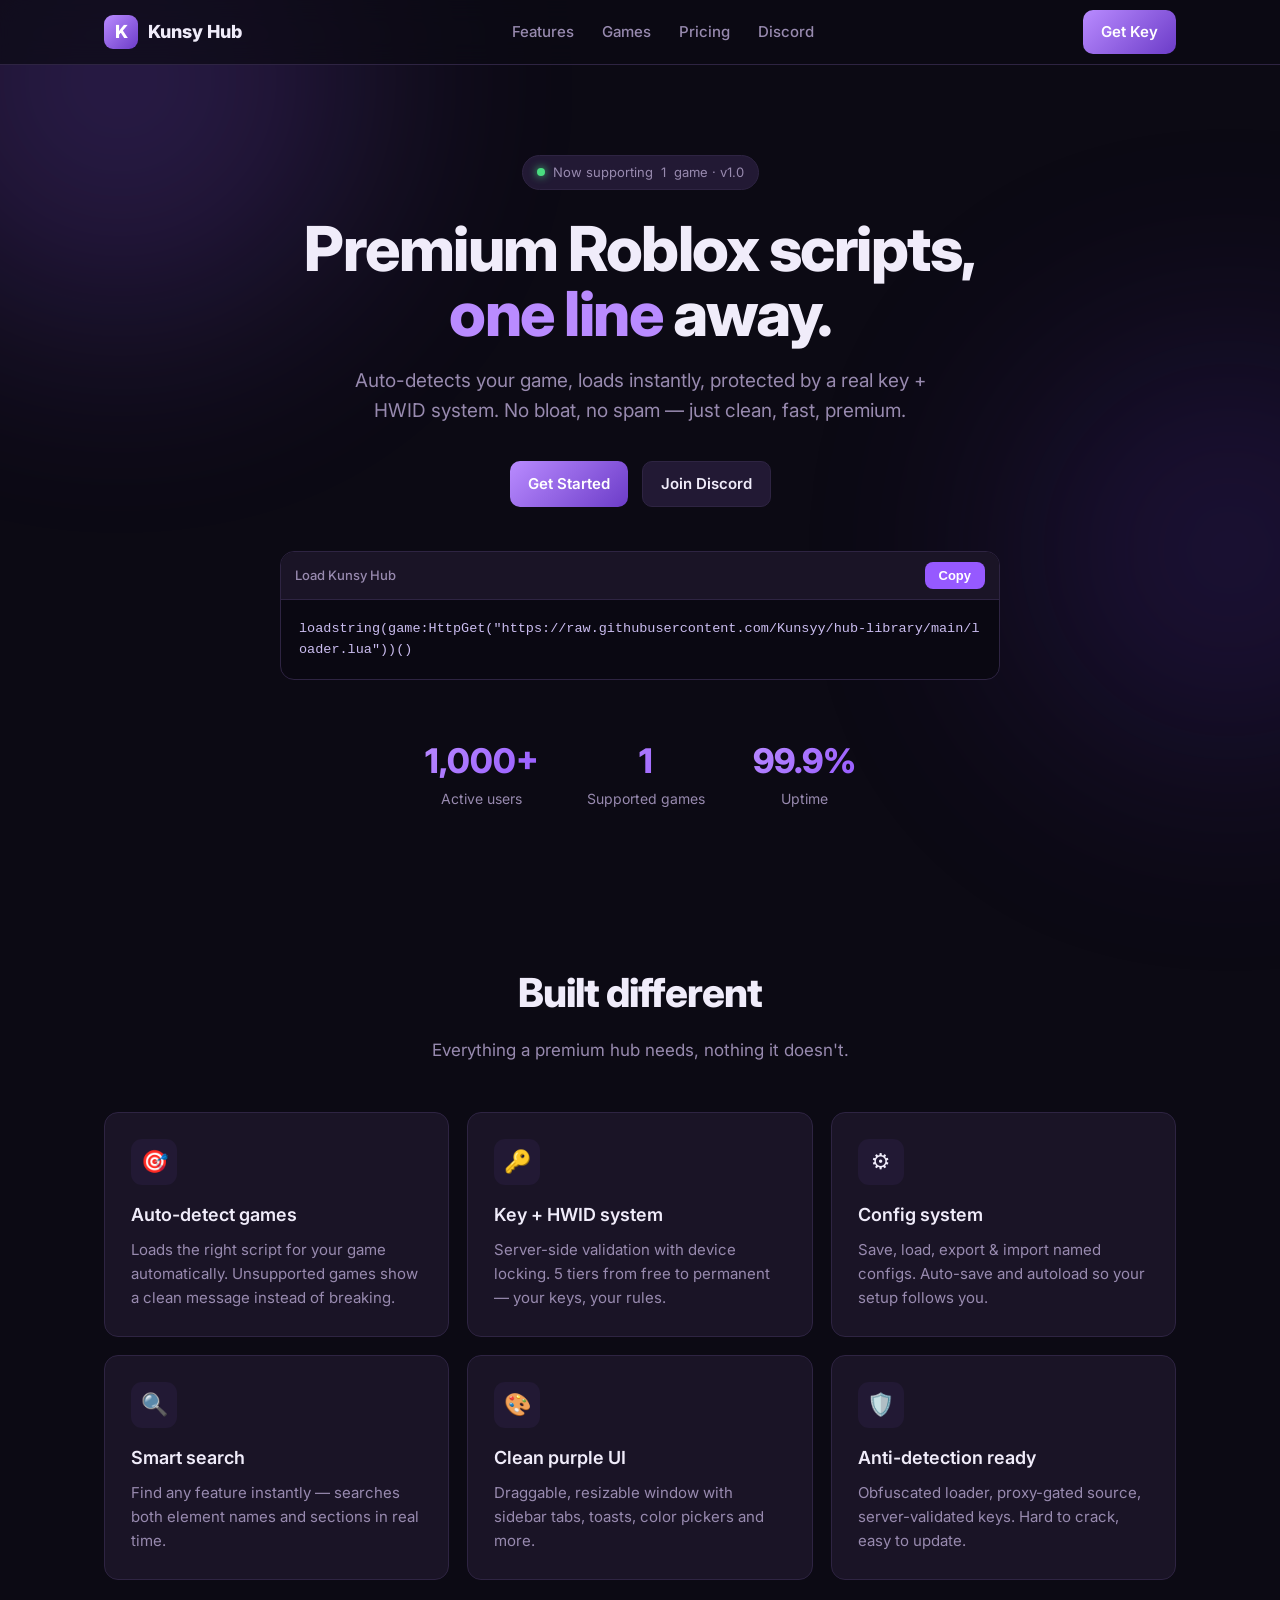
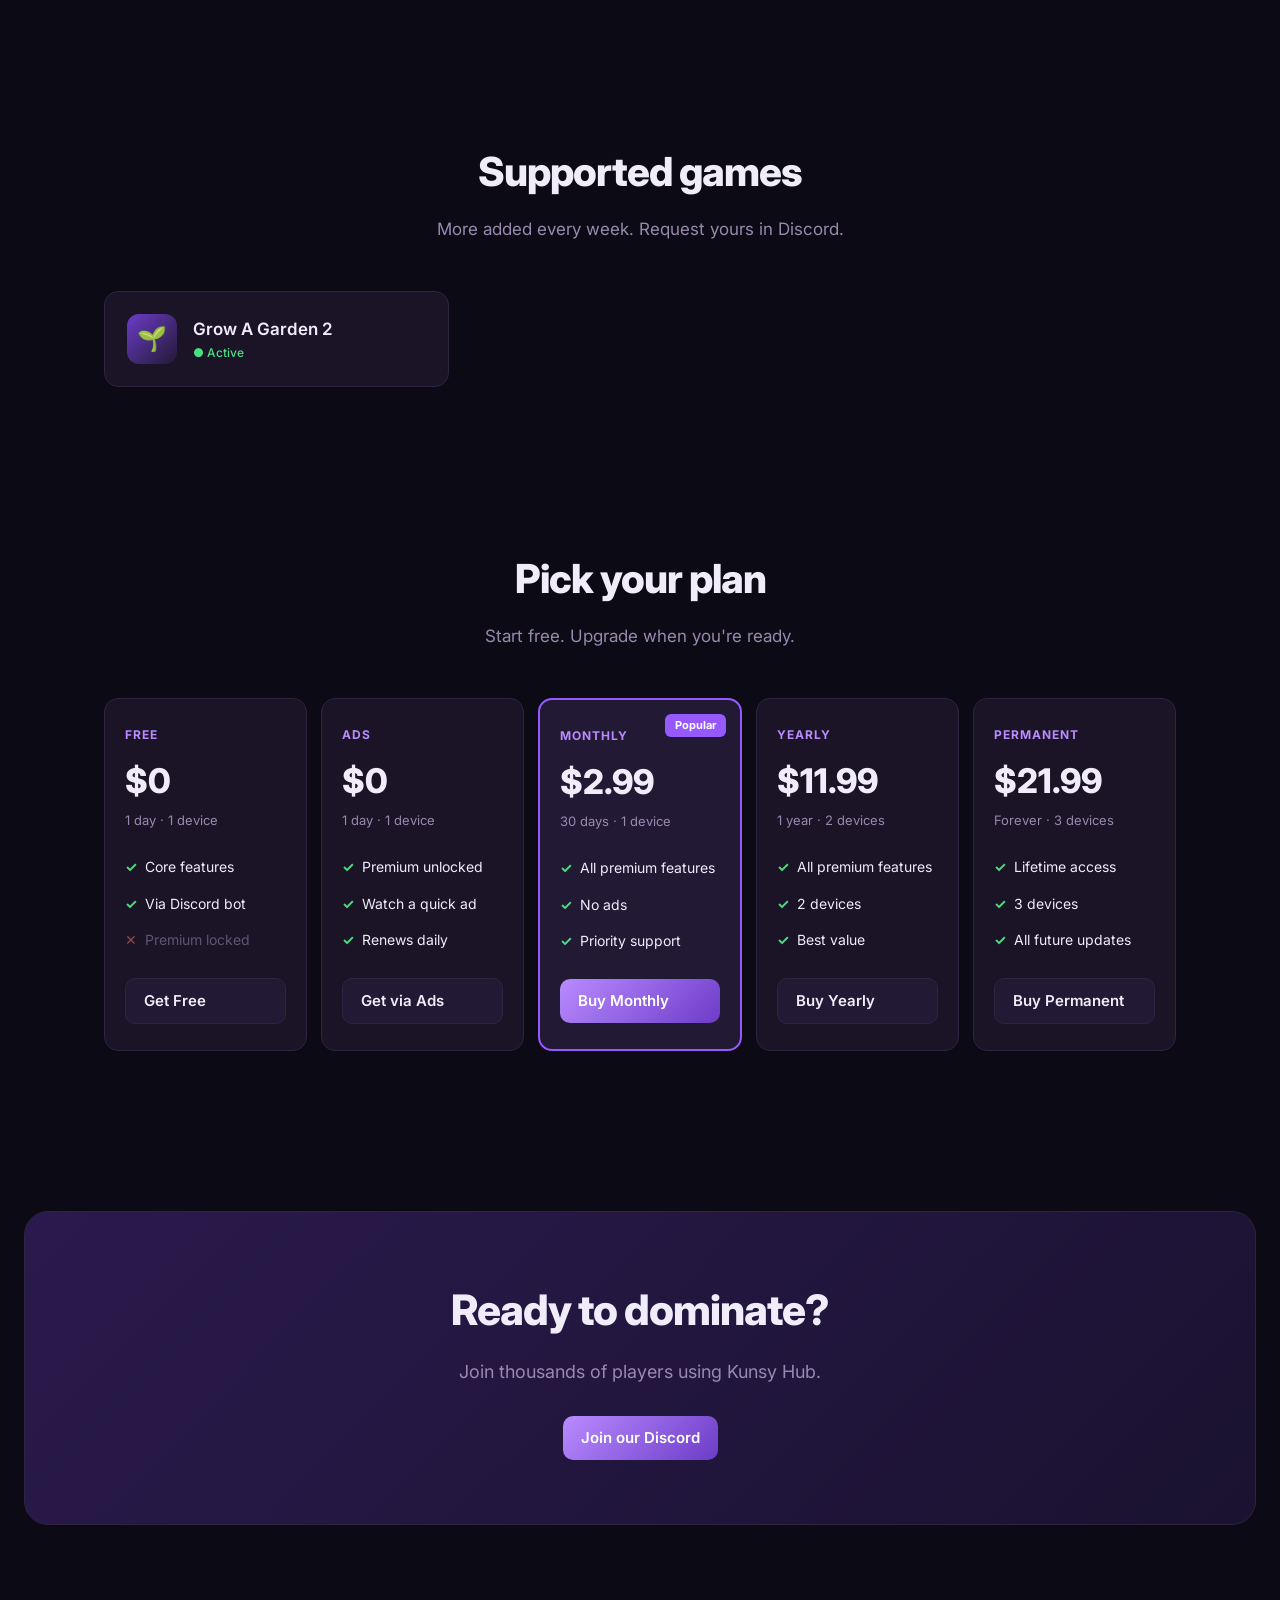
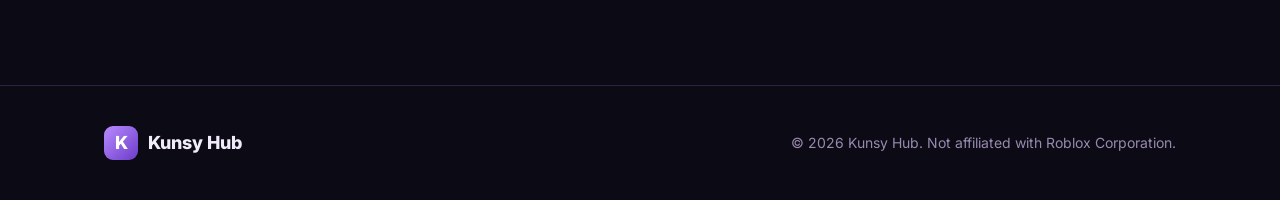
==== site/index.html @ 225ae721 "Add landing page (site/index.html) — purple theme - Hero with copy-able loadstring, stats, CTAs - Fe" ====
<!DOCTYPE html>
<html lang="en">
<head>
<meta charset="UTF-8">
<meta name="viewport" content="width=device-width, initial-scale=1.0">
<title>Kunsy Hub — Premium Roblox Scripts</title>
<meta name="description" content="Kunsy Hub — premium Roblox script hub. Auto-detect games, key system, HWID protection. One line to load.">
<link rel="preconnect" href="https://fonts.googleapis.com">
<link href="https://fonts.googleapis.com/css2?family=Inter:wght@400;500;600;700;800&display=swap" rel="stylesheet">
<style>
:root{
  --bg:#0c0a14; --bg2:#120e1e; --card:#1a1426; --card2:#221934;
  --line:#2e2442; --accent:#9659ff; --accent2:#b98bff; --accentd:#6c3cc8;
  --text:#f0ecfa; --sub:#988aaf; --radius:14px;
}
*{margin:0;padding:0;box-sizing:border-box}
html{scroll-behavior:smooth}
body{font-family:'Inter',system-ui,sans-serif;background:var(--bg);color:var(--text);line-height:1.6;overflow-x:hidden}
a{color:inherit;text-decoration:none}
.wrap{max-width:1120px;margin:0 auto;padding:0 24px}
.accent{color:var(--accent2)}

/* glow bg */
.glow{position:fixed;border-radius:50%;filter:blur(120px);opacity:.22;z-index:0;pointer-events:none}
.glow.a{width:480px;height:480px;background:var(--accent);top:-160px;left:-120px}
.glow.b{width:420px;height:420px;background:#5a2db8;top:340px;right:-160px}

/* nav */
nav{position:sticky;top:0;z-index:50;backdrop-filter:blur(12px);background:rgba(12,10,20,.72);border-bottom:1px solid var(--line)}
nav .wrap{display:flex;align-items:center;justify-content:space-between;height:64px}
.brand{display:flex;align-items:center;gap:10px;font-weight:800;font-size:18px}
.brand .logo{width:34px;height:34px;border-radius:9px;background:linear-gradient(135deg,var(--accent2),var(--accentd));display:flex;align-items:center;justify-content:center;font-weight:800;color:#fff}
.navlinks{display:flex;gap:28px;align-items:center}
.navlinks a{color:var(--sub);font-weight:500;font-size:15px;transition:.2s}
.navlinks a:hover{color:var(--text)}
.btn{display:inline-flex;align-items:center;gap:8px;padding:10px 18px;border-radius:10px;font-weight:600;font-size:15px;cursor:pointer;border:none;transition:.2s}
.btn-primary{background:linear-gradient(135deg,var(--accent2),var(--accentd));color:#fff}
.btn-primary:hover{transform:translateY(-1px);box-shadow:0 8px 24px rgba(150,89,255,.35)}
.btn-ghost{background:var(--card2);color:var(--text);border:1px solid var(--line)}
.btn-ghost:hover{background:var(--card);border-color:var(--accent)}

/* hero */
section{position:relative;z-index:1}
.hero{padding:90px 0 70px;text-align:center}
.pill{display:inline-flex;align-items:center;gap:8px;padding:6px 14px;border-radius:999px;background:var(--card2);border:1px solid var(--line);font-size:13px;color:var(--sub);margin-bottom:26px}
.pill .dot{width:8px;height:8px;border-radius:50%;background:#4ade80;box-shadow:0 0 8px #4ade80}
.hero h1{font-size:62px;line-height:1.05;font-weight:800;letter-spacing:-1.5px;margin-bottom:20px}
.hero p.lead{font-size:19px;color:var(--sub);max-width:620px;margin:0 auto 34px}
.hero-cta{display:flex;gap:14px;justify-content:center;flex-wrap:wrap;margin-bottom:44px}

/* loadstring box */
.loadbox{max-width:720px;margin:0 auto;background:#0a0812;border:1px solid var(--line);border-radius:var(--radius);overflow:hidden;text-align:left}
.loadbox .top{display:flex;align-items:center;justify-content:space-between;padding:10px 14px;background:var(--card);border-bottom:1px solid var(--line)}
.loadbox .top span{font-size:13px;color:var(--sub);font-weight:500}
.loadbox code{display:block;padding:18px;font-family:'SF Mono',Consolas,monospace;font-size:13.5px;color:#cbbdf0;white-space:pre-wrap;word-break:break-all}
.copybtn{background:var(--accent);color:#fff;border:none;padding:6px 14px;border-radius:8px;font-size:13px;font-weight:600;cursor:pointer;transition:.2s}
.copybtn:hover{background:var(--accent2)}
.copybtn.copied{background:#4ade80}

/* stats */
.stats{display:flex;gap:48px;justify-content:center;flex-wrap:wrap;margin-top:54px}
.stat{text-align:center}
.stat .n{font-size:34px;font-weight:800;background:linear-gradient(135deg,var(--accent2),var(--accent));-webkit-background-clip:text;-webkit-text-fill-color:transparent}
.stat .l{font-size:14px;color:var(--sub)}

/* section heads */
.shead{text-align:center;margin-bottom:48px}
.shead h2{font-size:40px;font-weight:800;letter-spacing:-1px;margin-bottom:12px}
.shead p{color:var(--sub);font-size:17px}
.block{padding:80px 0}

/* feature grid */
.grid{display:grid;gap:18px}
.g3{grid-template-columns:repeat(3,1fr)}
.g4{grid-template-columns:repeat(4,1fr)}
.feat{background:var(--card);border:1px solid var(--line);border-radius:var(--radius);padding:26px;transition:.2s}
.feat:hover{border-color:var(--accent);transform:translateY(-3px)}
.feat .ico{width:46px;height:46px;border-radius:11px;background:var(--card2);display:flex;align-items:center;justify-content:center;font-size:22px;margin-bottom:16px}
.feat h3{font-size:18px;font-weight:600;margin-bottom:8px}
.feat p{color:var(--sub);font-size:15px}

/* games */
.gamecard{background:var(--card);border:1px solid var(--line);border-radius:var(--radius);padding:22px;display:flex;align-items:center;gap:16px;transition:.2s}
.gamecard:hover{border-color:var(--accent)}
.gamecard .gico{width:50px;height:50px;border-radius:12px;background:linear-gradient(135deg,var(--accentd),var(--card2));display:flex;align-items:center;justify-content:center;font-size:24px;flex-shrink:0}
.gamecard h3{font-size:17px;font-weight:600}
.gamecard .badge{font-size:12px;color:#4ade80;font-weight:500}

/* pricing */
.prices{display:grid;grid-template-columns:repeat(5,1fr);gap:14px;align-items:stretch}
.price{background:var(--card);border:1px solid var(--line);border-radius:var(--radius);padding:26px 20px;display:flex;flex-direction:column;transition:.2s}
.price:hover{transform:translateY(-4px);border-color:var(--accent)}
.price.feat-card{border:2px solid var(--accent);background:var(--card2)}
.price .tag{font-size:12px;font-weight:700;text-transform:uppercase;letter-spacing:1px;color:var(--accent2);margin-bottom:10px}
.price .amt{font-size:34px;font-weight:800;margin-bottom:2px}
.price .amt small{font-size:14px;color:var(--sub);font-weight:500}
.price .dur{font-size:13px;color:var(--sub);margin-bottom:18px}
.price ul{list-style:none;flex:1;margin-bottom:20px}
.price li{font-size:14px;color:var(--text);padding:7px 0;display:flex;gap:8px;align-items:flex-start}
.price li.off{color:var(--sub);opacity:.55}
.price li .ck{color:#4ade80;font-weight:700}
.price li .xx{color:#f0726f}
.ribbon{position:absolute;top:14px;right:14px;background:var(--accent);color:#fff;font-size:11px;font-weight:700;padding:3px 10px;border-radius:6px}

/* cta */
.bigcta{margin:0 24px;background:linear-gradient(135deg,#2a1a4d,#1a1230);border:1px solid var(--line);border-radius:24px;padding:64px 24px;text-align:center}
.bigcta h2{font-size:42px;font-weight:800;letter-spacing:-1px;margin-bottom:14px}
.bigcta p{color:var(--sub);font-size:18px;margin-bottom:30px}

footer{border-top:1px solid var(--line);padding:40px 0;margin-top:80px}
footer .wrap{display:flex;justify-content:space-between;align-items:center;flex-wrap:wrap;gap:16px}
footer .sub{color:var(--sub);font-size:14px}

@media(max-width:900px){
  .g3,.g4{grid-template-columns:repeat(2,1fr)}
  .prices{grid-template-columns:repeat(2,1fr)}
  .hero h1{font-size:42px}
  .navlinks{display:none}
}
@media(max-width:560px){
  .g3,.g4,.prices{grid-template-columns:1fr}
  .hero h1{font-size:36px}
}
</style>
</head>
<body>
<div class="glow a"></div><div class="glow b"></div>

<nav><div class="wrap">
  <a href="#" class="brand"><span class="logo">K</span> Kunsy Hub</a>
  <div class="navlinks">
    <a href="#features">Features</a>
    <a href="#games">Games</a>
    <a href="#pricing">Pricing</a>
    <a href="#" id="discordTop">Discord</a>
  </div>
  <a class="btn btn-primary" href="#pricing">Get Key</a>
</div></nav>

<section class="hero"><div class="wrap">
  <div class="pill"><span class="dot"></span> Now supporting <span id="gameCount">1</span> game · v1.0</div>
  <h1>Premium Roblox scripts,<br><span class="accent">one line</span> away.</h1>
  <p class="lead">Auto-detects your game, loads instantly, protected by a real key + HWID system. No bloat, no spam — just clean, fast, premium.</p>
  <div class="hero-cta">
    <a class="btn btn-primary" href="#pricing">Get Started</a>
    <a class="btn btn-ghost" href="#" id="discordHero">Join Discord</a>
  </div>
  <div class="loadbox">
    <div class="top"><span>Load Kunsy Hub</span><button class="copybtn" id="copyBtn">Copy</button></div>
    <code id="loadstr">loadstring(game:HttpGet("https://raw.githubusercontent.com/Kunsyy/hub-library/main/loader.lua"))()</code>
  </div>
  <div class="stats">
    <div class="stat"><div class="n" id="stUsers">1,000+</div><div class="l">Active users</div></div>
    <div class="stat"><div class="n" id="stGames">1</div><div class="l">Supported games</div></div>
    <div class="stat"><div class="n">99.9%</div><div class="l">Uptime</div></div>
  </div>
</div></section>

<section class="block" id="features"><div class="wrap">
  <div class="shead"><h2>Built different</h2><p>Everything a premium hub needs, nothing it doesn't.</p></div>
  <div class="grid g3">
    <div class="feat"><div class="ico">🎯</div><h3>Auto-detect games</h3><p>Loads the right script for your game automatically. Unsupported games show a clean message instead of breaking.</p></div>
    <div class="feat"><div class="ico">🔑</div><h3>Key + HWID system</h3><p>Server-side validation with device locking. 5 tiers from free to permanent — your keys, your rules.</p></div>
    <div class="feat"><div class="ico">⚙️</div><h3>Config system</h3><p>Save, load, export & import named configs. Auto-save and autoload so your setup follows you.</p></div>
    <div class="feat"><div class="ico">🔍</div><h3>Smart search</h3><p>Find any feature instantly — searches both element names and sections in real time.</p></div>
    <div class="feat"><div class="ico">🎨</div><h3>Clean purple UI</h3><p>Draggable, resizable window with sidebar tabs, toasts, color pickers and more.</p></div>
    <div class="feat"><div class="ico">🛡️</div><h3>Anti-detection ready</h3><p>Obfuscated loader, proxy-gated source, server-validated keys. Hard to crack, easy to update.</p></div>
  </div>
</div></section>

<section class="block" id="games"><div class="wrap">
  <div class="shead"><h2>Supported games</h2><p>More added every week. Request yours in Discord.</p></div>
  <div class="grid g3" id="gamesGrid">
    <div class="gamecard"><div class="gico">🌱</div><div><h3>Grow A Garden 2</h3><div class="badge">● Active</div></div></div>
  </div>
</div></section>

<section class="block" id="pricing"><div class="wrap">
  <div class="shead"><h2>Pick your plan</h2><p>Start free. Upgrade when you're ready.</p></div>
  <div class="prices">
    <div class="price"><div class="tag">Free</div><div class="amt">$0</div><div class="dur">1 day · 1 device</div>
      <ul>
        <li><span class="ck">✓</span> Core features</li>
        <li><span class="ck">✓</span> Via Discord bot</li>
        <li class="off"><span class="xx">✕</span> Premium locked</li>
      </ul>
      <a class="btn btn-ghost" href="#" data-discord>Get Free</a>
    </div>
    <div class="price"><div class="tag">Ads</div><div class="amt">$0</div><div class="dur">1 day · 1 device</div>
      <ul>
        <li><span class="ck">✓</span> Premium unlocked</li>
        <li><span class="ck">✓</span> Watch a quick ad</li>
        <li><span class="ck">✓</span> Renews daily</li>
      </ul>
      <a class="btn btn-ghost" href="#" id="adsBtn">Get via Ads</a>
    </div>
    <div class="price feat-card" style="position:relative"><div class="ribbon">Popular</div><div class="tag">Monthly</div><div class="amt">$2.99</div><div class="dur">30 days · 1 device</div>
      <ul>
        <li><span class="ck">✓</span> All premium features</li>
        <li><span class="ck">✓</span> No ads</li>
        <li><span class="ck">✓</span> Priority support</li>
      </ul>
      <a class="btn btn-primary" href="#" data-buy="monthly">Buy Monthly</a>
    </div>
    <div class="price"><div class="tag">Yearly</div><div class="amt">$11.99</div><div class="dur">1 year · 2 devices</div>
      <ul>
        <li><span class="ck">✓</span> All premium features</li>
        <li><span class="ck">✓</span> 2 devices</li>
        <li><span class="ck">✓</span> Best value</li>
      </ul>
      <a class="btn btn-ghost" href="#" data-buy="yearly">Buy Yearly</a>
    </div>
    <div class="price"><div class="tag">Permanent</div><div class="amt">$21.99</div><div class="dur">Forever · 3 devices</div>
      <ul>
        <li><span class="ck">✓</span> Lifetime access</li>
        <li><span class="ck">✓</span> 3 devices</li>
        <li><span class="ck">✓</span> All future updates</li>
      </ul>
      <a class="btn btn-ghost" href="#" data-buy="permanent">Buy Permanent</a>
    </div>
  </div>
</div></section>

<section class="block"><div class="bigcta">
  <h2>Ready to dominate?</h2>
  <p>Join thousands of players using Kunsy Hub.</p>
  <a class="btn btn-primary" href="#" id="discordBottom">Join our Discord</a>
</div></section>

<footer><div class="wrap">
  <a href="#" class="brand"><span class="logo">K</span> Kunsy Hub</a>
  <div class="sub">© 2026 Kunsy Hub. Not affiliated with Roblox Corporation.</div>
</div></footer>

<script>
const DISCORD = "https://discord.gg/yourserver";
document.querySelectorAll('#discordTop,#discordHero,#discordBottom,[data-discord]').forEach(function(a){
  a.addEventListener('click',function(e){e.preventDefault();window.open(DISCORD,'_blank');});
});
const copyBtn=document.getElementById('copyBtn'),loadstr=document.getElementById('loadstr');
copyBtn.addEventListener('click',function(){
  navigator.clipboard.writeText(loadstr.textContent).then(function(){
    copyBtn.textContent='Copied!';copyBtn.classList.add('copied');
    setTimeout(function(){copyBtn.textContent='Copy';copyBtn.classList.remove('copied');},1600);
  });
});
const ICONS={GrowAGarden2:'🌱',SlimeRNG:'🟢',PetSim:'🐾',Anime:'⚔️'};
fetch('https://raw.githubusercontent.com/Kunsyy/hub-library/main/games.json?v='+Date.now())
  .then(function(r){return r.json();})
  .then(function(d){
    const games=d.games||{},keys=Object.keys(games);
    if(!keys.length)return;
    const grid=document.getElementById('gamesGrid');grid.innerHTML='';
    keys.forEach(function(name){
      const pretty=name.replace(/([a-z])([A-Z0-9])/g,'$1 $2');
      grid.insertAdjacentHTML('beforeend',
        '<div class="gamecard"><div class="gico">'+(ICONS[name]||'🎮')+'</div><div><h3>'+pretty+'</h3><div class="badge">● Active</div></div></div>');
    });
    document.getElementById('gameCount').textContent=keys.length;
    document.getElementById('stGames').textContent=keys.length;
  }).catch(function(){});
document.querySelectorAll('[data-buy]').forEach(function(b){
  b.addEventListener('click',function(e){e.preventDefault();window.open(DISCORD,'_blank');});
});
document.getElementById('adsBtn').addEventListener('click',function(e){e.preventDefault();window.open(DISCORD,'_blank');});
</script>
</body>
</html>
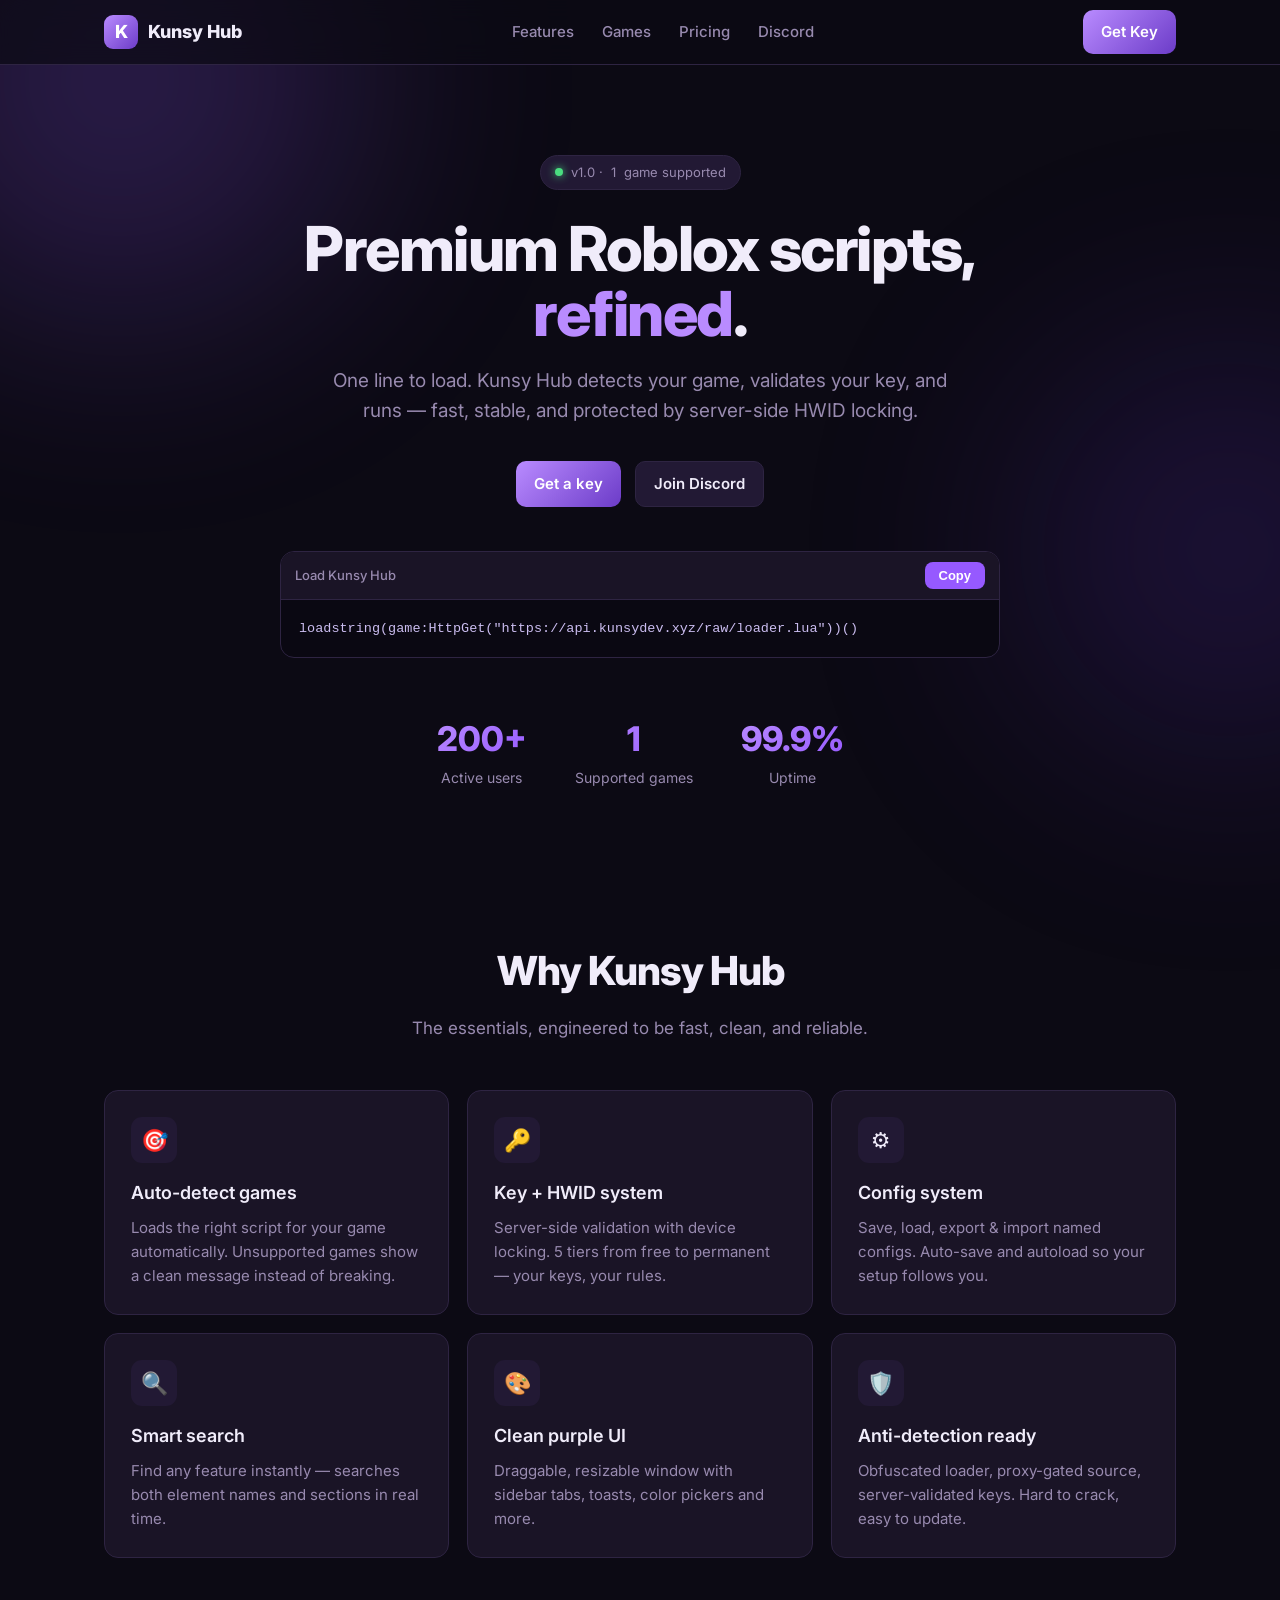
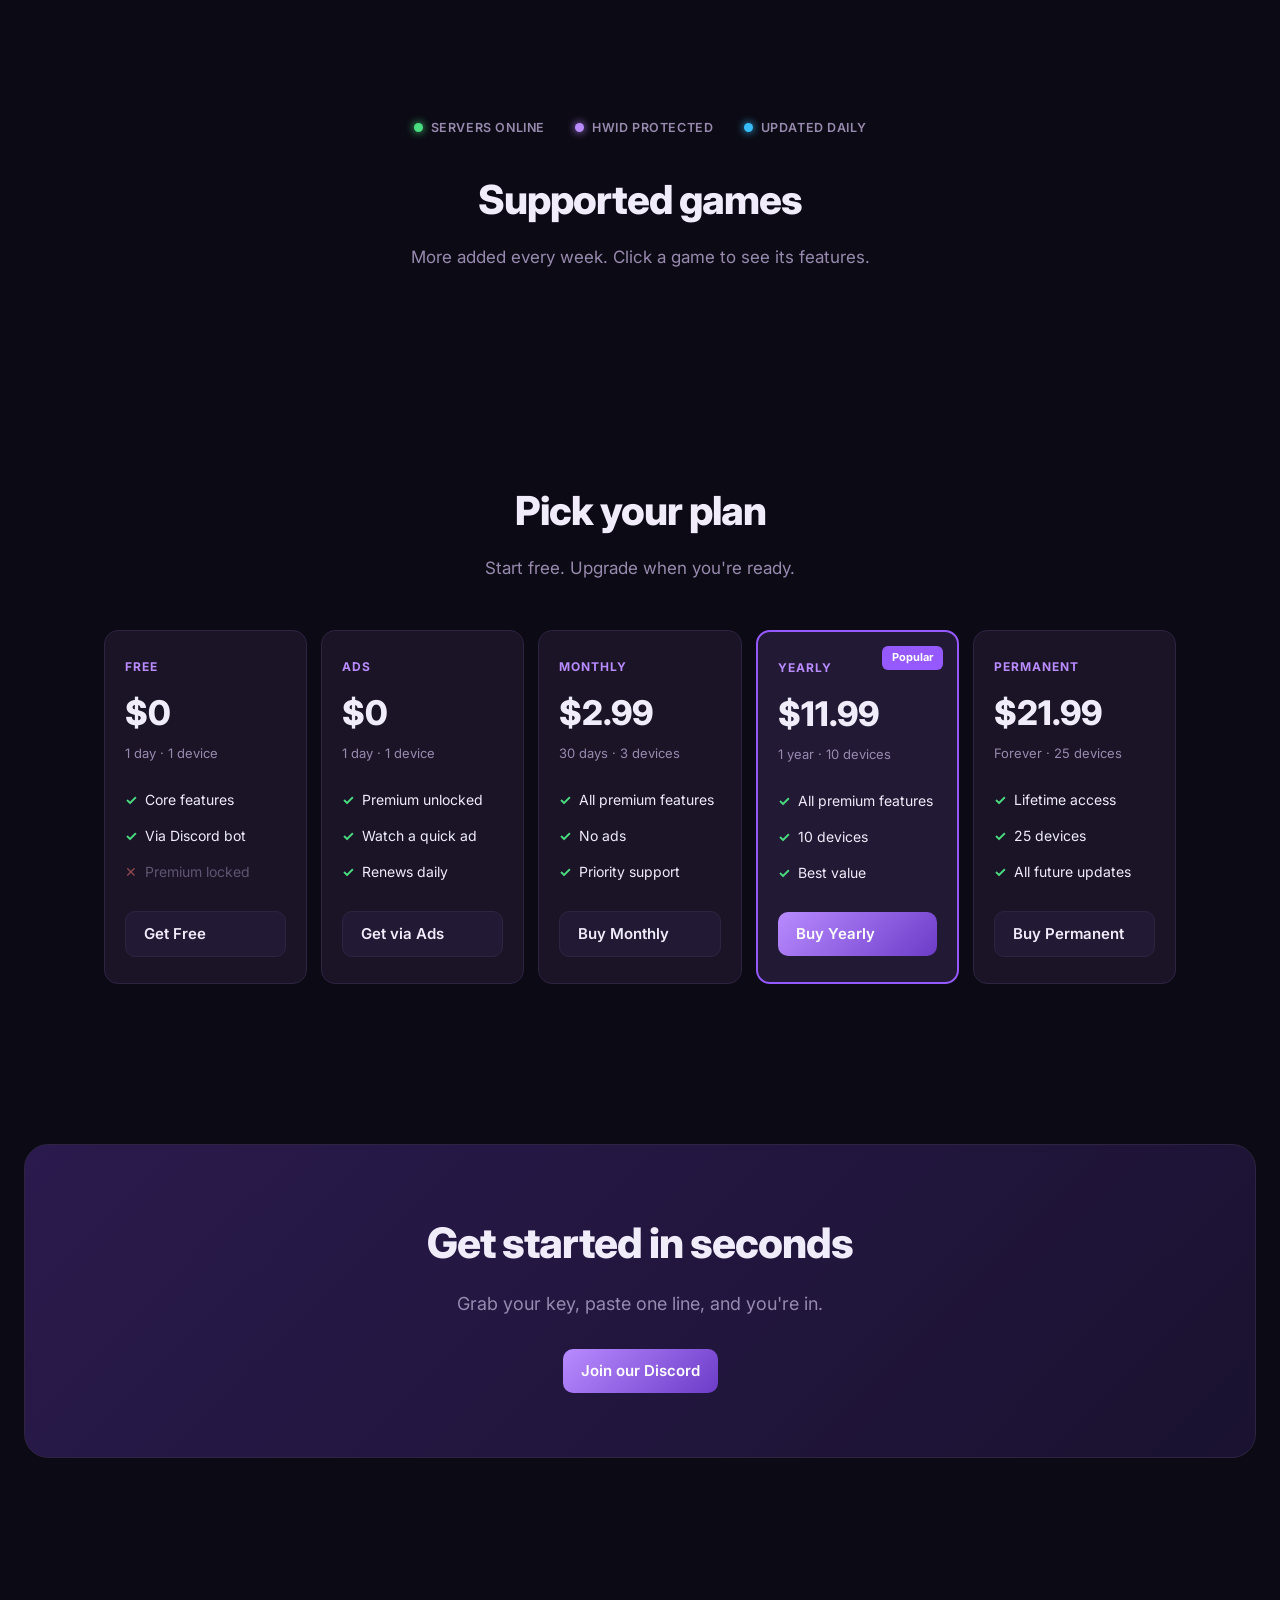
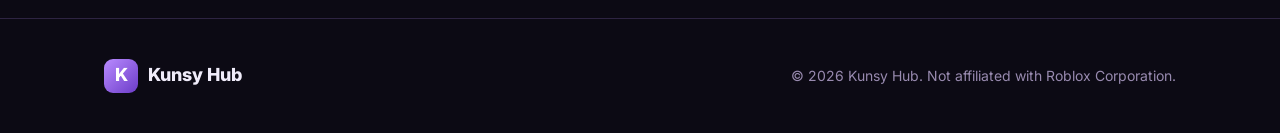
==== commit 27aa9f10: "Polish site copy + game cards, fix icons to rbxthumb, sync device tiers - site: redesign supported-g" ====
--- a/site/index.html
+++ b/site/index.html
@@ -79,12 +79,42 @@
 .feat h3{font-size:18px;font-weight:600;margin-bottom:8px}
 .feat p{color:var(--sub);font-size:15px}
 
+/* status strip */
+.statusbar{display:flex;gap:30px;justify-content:center;flex-wrap:wrap;margin-bottom:30px;font-size:12.5px;font-weight:600;letter-spacing:.6px;color:var(--sub)}
+.statusbar span{display:inline-flex;align-items:center;gap:8px;text-transform:uppercase}
+.statusbar .d{display:inline-block;width:9px;height:9px;border-radius:50%}
+.statusbar .on{background:#4ade80;box-shadow:0 0 8px #4ade80}
+.statusbar .pr{background:var(--accent2);box-shadow:0 0 8px var(--accent2)}
+.statusbar .up{background:#38bdf8;box-shadow:0 0 8px #38bdf8}
+
 /* games */
-.gamecard{background:var(--card);border:1px solid var(--line);border-radius:var(--radius);padding:22px;display:flex;align-items:center;gap:16px;transition:.2s}
-.gamecard:hover{border-color:var(--accent)}
-.gamecard .gico{width:50px;height:50px;border-radius:12px;background:linear-gradient(135deg,var(--accentd),var(--card2));display:flex;align-items:center;justify-content:center;font-size:24px;flex-shrink:0}
-.gamecard h3{font-size:17px;font-weight:600}
-.gamecard .badge{font-size:12px;color:#4ade80;font-weight:500}
+.gamecard{position:relative;background:var(--card);border:1px solid var(--line);border-radius:var(--radius);overflow:hidden;cursor:pointer;transition:.2s;display:flex;flex-direction:column}
+.gamecard:hover{border-color:var(--accent);transform:translateY(-3px)}
+.gamecard .gthumb{position:relative;aspect-ratio:16/10;background:linear-gradient(135deg,var(--accentd),var(--card2));background-size:cover;background-position:center;display:flex;align-items:center;justify-content:center}
+.gamecard .gthumb .gini{font-size:32px;font-weight:800;color:rgba(255,255,255,.85);letter-spacing:1px}
+.gamecard .gthumb .seehint{position:absolute;inset:0;background:rgba(10,8,18,.78);display:flex;align-items:center;justify-content:center;gap:6px;font-weight:600;font-size:14px;color:var(--text);opacity:0;transition:.2s}
+.gamecard:hover .gthumb .seehint{opacity:1}
+.gamecard .gbody{padding:13px 15px;display:flex;align-items:center;justify-content:space-between;gap:10px}
+.gamecard .gbody h3{font-size:15.5px;font-weight:600}
+.gamecard .sup{font-size:11px;font-weight:700;color:#4ade80;background:rgba(74,222,128,.12);border:1px solid rgba(74,222,128,.3);padding:3px 9px;border-radius:6px;white-space:nowrap}
+.gamecard .sup.soon{color:#f0b429;background:rgba(240,180,41,.12);border-color:rgba(240,180,41,.3)}
+
+/* game modal */
+.gmodal{position:fixed;inset:0;z-index:100;background:rgba(6,5,12,.78);backdrop-filter:blur(6px);display:none;align-items:center;justify-content:center;padding:24px}
+.gmodal.open{display:flex}
+.gmbox{background:var(--card);border:1px solid var(--line);border-radius:18px;max-width:460px;width:100%;overflow:hidden;animation:pop .2s ease}
+@keyframes pop{from{transform:scale(.96);opacity:0}to{transform:scale(1);opacity:1}}
+.gmhead{position:relative;aspect-ratio:16/9;background:linear-gradient(135deg,var(--accentd),var(--card2));background-size:cover;background-position:center;display:flex;align-items:center;justify-content:center}
+.gmhead .gmini{font-size:46px;font-weight:800;color:rgba(255,255,255,.85);letter-spacing:1px}
+.gmhead .gmclose{position:absolute;top:12px;right:12px;width:32px;height:32px;border-radius:8px;background:rgba(0,0,0,.5);border:none;color:#fff;font-size:16px;cursor:pointer;display:flex;align-items:center;justify-content:center}
+.gmcontent{padding:22px 24px 26px}
+.gmcontent h3{font-size:22px;font-weight:700;margin-bottom:4px}
+.gmcontent .gmsub{font-size:13px;font-weight:600;margin-bottom:18px}
+.gmcontent h4{font-size:12px;text-transform:uppercase;letter-spacing:1px;color:var(--sub);margin-bottom:12px}
+.featlist{list-style:none;display:grid;grid-template-columns:1fr 1fr;gap:10px}
+.featlist li{font-size:14px;display:flex;gap:8px;align-items:flex-start}
+.featlist li .ck{color:var(--accent2);font-weight:700}
+.gmsoon{font-size:14px;color:var(--sub);line-height:1.6;margin-bottom:18px}
 
 /* pricing */
 .prices{display:grid;grid-template-columns:repeat(5,1fr);gap:14px;align-items:stretch}
@@ -138,26 +168,26 @@
 </div></nav>
 
 <section class="hero"><div class="wrap">
-  <div class="pill"><span class="dot"></span> Now supporting <span id="gameCount">1</span> game · v1.0</div>
-  <h1>Premium Roblox scripts,<br><span class="accent">one line</span> away.</h1>
-  <p class="lead">Auto-detects your game, loads instantly, protected by a real key + HWID system. No bloat, no spam — just clean, fast, premium.</p>
+  <div class="pill"><span class="dot"></span> v1.0 · <span id="gameCount">1</span> game supported</div>
+  <h1>Premium Roblox scripts,<br><span class="accent">refined</span>.</h1>
+  <p class="lead">One line to load. Kunsy Hub detects your game, validates your key, and runs — fast, stable, and protected by server-side HWID locking.</p>
   <div class="hero-cta">
-    <a class="btn btn-primary" href="#pricing">Get Started</a>
+    <a class="btn btn-primary" href="#pricing">Get a key</a>
     <a class="btn btn-ghost" href="#" id="discordHero">Join Discord</a>
   </div>
   <div class="loadbox">
     <div class="top"><span>Load Kunsy Hub</span><button class="copybtn" id="copyBtn">Copy</button></div>
-    <code id="loadstr">loadstring(game:HttpGet("https://raw.githubusercontent.com/Kunsyy/hub-library/main/loader.lua"))()</code>
+    <code id="loadstr">loadstring(game:HttpGet("https://api.kunsydev.xyz/raw/loader.lua"))()</code>
   </div>
   <div class="stats">
-    <div class="stat"><div class="n" id="stUsers">1,000+</div><div class="l">Active users</div></div>
+    <div class="stat"><div class="n" id="stUsers">200+</div><div class="l">Active users</div></div>
     <div class="stat"><div class="n" id="stGames">1</div><div class="l">Supported games</div></div>
     <div class="stat"><div class="n">99.9%</div><div class="l">Uptime</div></div>
   </div>
 </div></section>
 
 <section class="block" id="features"><div class="wrap">
-  <div class="shead"><h2>Built different</h2><p>Everything a premium hub needs, nothing it doesn't.</p></div>
+  <div class="shead"><h2>Why Kunsy Hub</h2><p>The essentials, engineered to be fast, clean, and reliable.</p></div>
   <div class="grid g3">
     <div class="feat"><div class="ico">🎯</div><h3>Auto-detect games</h3><p>Loads the right script for your game automatically. Unsupported games show a clean message instead of breaking.</p></div>
     <div class="feat"><div class="ico">🔑</div><h3>Key + HWID system</h3><p>Server-side validation with device locking. 5 tiers from free to permanent — your keys, your rules.</p></div>
@@ -169,10 +199,13 @@
 </div></section>
 
 <section class="block" id="games"><div class="wrap">
-  <div class="shead"><h2>Supported games</h2><p>More added every week. Request yours in Discord.</p></div>
-  <div class="grid g3" id="gamesGrid">
-    <div class="gamecard"><div class="gico">🌱</div><div><h3>Grow A Garden 2</h3><div class="badge">● Active</div></div></div>
-  </div>
+  <div class="statusbar">
+    <span><i class="d on"></i> Servers online</span>
+    <span><i class="d pr"></i> HWID protected</span>
+    <span><i class="d up"></i> Updated daily</span>
+  </div>
+  <div class="shead"><h2>Supported games</h2><p>More added every week. Click a game to see its features.</p></div>
+  <div class="grid g4" id="gamesGrid"></div>
 </div></section>
 
 <section class="block" id="pricing"><div class="wrap">
@@ -194,26 +227,26 @@
       </ul>
       <a class="btn btn-ghost" href="#" id="adsBtn">Get via Ads</a>
     </div>
-    <div class="price feat-card" style="position:relative"><div class="ribbon">Popular</div><div class="tag">Monthly</div><div class="amt">$2.99</div><div class="dur">30 days · 1 device</div>
+    <div class="price"><div class="tag">Monthly</div><div class="amt">$2.99</div><div class="dur">30 days · 3 devices</div>
       <ul>
         <li><span class="ck">✓</span> All premium features</li>
         <li><span class="ck">✓</span> No ads</li>
         <li><span class="ck">✓</span> Priority support</li>
       </ul>
-      <a class="btn btn-primary" href="#" data-buy="monthly">Buy Monthly</a>
-    </div>
-    <div class="price"><div class="tag">Yearly</div><div class="amt">$11.99</div><div class="dur">1 year · 2 devices</div>
+      <a class="btn btn-ghost" href="#" data-buy="monthly">Buy Monthly</a>
+    </div>
+    <div class="price feat-card" style="position:relative"><div class="ribbon">Popular</div><div class="tag">Yearly</div><div class="amt">$11.99</div><div class="dur">1 year · 10 devices</div>
       <ul>
         <li><span class="ck">✓</span> All premium features</li>
-        <li><span class="ck">✓</span> 2 devices</li>
+        <li><span class="ck">✓</span> 10 devices</li>
         <li><span class="ck">✓</span> Best value</li>
       </ul>
-      <a class="btn btn-ghost" href="#" data-buy="yearly">Buy Yearly</a>
-    </div>
-    <div class="price"><div class="tag">Permanent</div><div class="amt">$21.99</div><div class="dur">Forever · 3 devices</div>
+      <a class="btn btn-primary" href="#" data-buy="yearly">Buy Yearly</a>
+    </div>
+    <div class="price"><div class="tag">Permanent</div><div class="amt">$21.99</div><div class="dur">Forever · 25 devices</div>
       <ul>
         <li><span class="ck">✓</span> Lifetime access</li>
-        <li><span class="ck">✓</span> 3 devices</li>
+        <li><span class="ck">✓</span> 25 devices</li>
         <li><span class="ck">✓</span> All future updates</li>
       </ul>
       <a class="btn btn-ghost" href="#" data-buy="permanent">Buy Permanent</a>
@@ -222,8 +255,8 @@
 </div></section>
 
 <section class="block"><div class="bigcta">
-  <h2>Ready to dominate?</h2>
-  <p>Join thousands of players using Kunsy Hub.</p>
+  <h2>Get started in seconds</h2>
+  <p>Grab your key, paste one line, and you're in.</p>
   <a class="btn btn-primary" href="#" id="discordBottom">Join our Discord</a>
 </div></section>
 
@@ -232,8 +265,19 @@
   <div class="sub">© 2026 Kunsy Hub. Not affiliated with Roblox Corporation.</div>
 </div></footer>
 
+<div class="gmodal" id="gmodal">
+  <div class="gmbox">
+    <div class="gmhead"><span class="gmini"></span><button class="gmclose" aria-label="Close">✕</button></div>
+    <div class="gmcontent">
+      <h3 id="gmName">Game</h3>
+      <div class="gmsub" id="gmSub">● Supported</div>
+      <div id="gmBody"></div>
+    </div>
+  </div>
+</div>
+
 <script>
-const DISCORD = "https://discord.gg/yourserver";
+const DISCORD = "https://discord.gg/pxWVmpjV";
 document.querySelectorAll('#discordTop,#discordHero,#discordBottom,[data-discord]').forEach(function(a){
   a.addEventListener('click',function(e){e.preventDefault();window.open(DISCORD,'_blank');});
 });
@@ -244,21 +288,70 @@
     setTimeout(function(){copyBtn.textContent='Copy';copyBtn.classList.remove('copied');},1600);
   });
 });
-const ICONS={GrowAGarden2:'🌱',SlimeRNG:'🟢',PetSim:'🐾',Anime:'⚔️'};
+function prettyName(s){return s
+  .replace(/([a-z0-9])([A-Z])/g,'$1 $2')
+  .replace(/([A-Za-z])([0-9])/g,'$1 $2')
+  .replace(/([A-Z]+)([A-Z][a-z])/g,'$1 $2')
+  .trim();}
+function initials(s){return s.split(/\s+/).filter(Boolean).slice(0,3).map(function(w){return w[0];}).join('').toUpperCase();}
+
+const modal=document.getElementById('gmodal');
+function openGame(g){
+  const head=modal.querySelector('.gmhead');
+  head.style.backgroundImage=g.thumb?('url('+g.thumb+')'):'';
+  head.querySelector('.gmini').textContent=g.thumb?'':initials(g.name);
+  modal.querySelector('#gmName').textContent=g.name;
+  const sub=modal.querySelector('#gmSub');
+  sub.textContent=g.supported?'● Supported':'● Coming soon';
+  sub.style.color=g.supported?'#4ade80':'#f0b429';
+  const body=modal.querySelector('#gmBody');
+  if(g.supported){
+    var items=(g.features&&g.features.length?g.features:['Auto farm','ESP / visuals','Auto sell','Anti-AFK']);
+    body.innerHTML='<h4>Features</h4><ul class="featlist">'+items.map(function(f){return '<li><span class="ck">✓</span>'+f+'</li>';}).join('')+'</ul>';
+  }else{
+    body.innerHTML='<p class="gmsoon">This game is on our roadmap. Want it prioritized? Vote & request it in our Discord.</p><a class="btn btn-primary" id="gmDiscord" href="#">Request in Discord</a>';
+    body.querySelector('#gmDiscord').addEventListener('click',function(e){e.preventDefault();window.open(DISCORD,'_blank');});
+  }
+  modal.classList.add('open');
+}
+modal.addEventListener('click',function(e){if(e.target===modal||e.target.closest('.gmclose'))modal.classList.remove('open');});
+document.addEventListener('keydown',function(e){if(e.key==='Escape')modal.classList.remove('open');});
+
+function makeCard(g){
+  const card=document.createElement('div');
+  card.className='gamecard';
+  card.innerHTML=
+    '<div class="gthumb"'+(g.thumb?(' style="background-image:url('+g.thumb+')"'):'')+'>'+
+      (g.thumb?'':'<span class="gini">'+initials(g.name)+'</span>')+
+      '<div class="seehint">See features →</div>'+
+    '</div>'+
+    '<div class="gbody"><h3>'+g.name+'</h3><span class="sup'+(g.supported?'':' soon')+'">'+(g.supported?'Supported':'Soon')+'</span></div>';
+  card.addEventListener('click',function(){openGame(g);});
+  return card;
+}
+
 fetch('https://raw.githubusercontent.com/Kunsyy/hub-library/main/games.json?v='+Date.now())
   .then(function(r){return r.json();})
   .then(function(d){
-    const games=d.games||{},keys=Object.keys(games);
-    if(!keys.length)return;
-    const grid=document.getElementById('gamesGrid');grid.innerHTML='';
+    const games=d.games||{},keys=Object.keys(games),grid=document.getElementById('gamesGrid');
+    grid.innerHTML='';
     keys.forEach(function(name){
-      const pretty=name.replace(/([a-z])([A-Z0-9])/g,'$1 $2');
-      grid.insertAdjacentHTML('beforeend',
-        '<div class="gamecard"><div class="gico">'+(ICONS[name]||'🎮')+'</div><div><h3>'+pretty+'</h3><div class="badge">● Active</div></div></div>');
+      const info=games[name];
+      grid.appendChild(makeCard({
+        name:info.display||prettyName(name),
+        thumb:info.thumb||'',
+        features:info.features||[],
+        supported:info.supported!==false
+      }));
+    });
+    (d.comingSoon||[]).forEach(function(item){
+      const obj=(typeof item==='string')?{name:item}:item;
+      grid.appendChild(makeCard({name:obj.name,thumb:obj.thumb||'',features:[],supported:false}));
     });
     document.getElementById('gameCount').textContent=keys.length;
     document.getElementById('stGames').textContent=keys.length;
   }).catch(function(){});
+
 document.querySelectorAll('[data-buy]').forEach(function(b){
   b.addEventListener('click',function(e){e.preventDefault();window.open(DISCORD,'_blank');});
 });
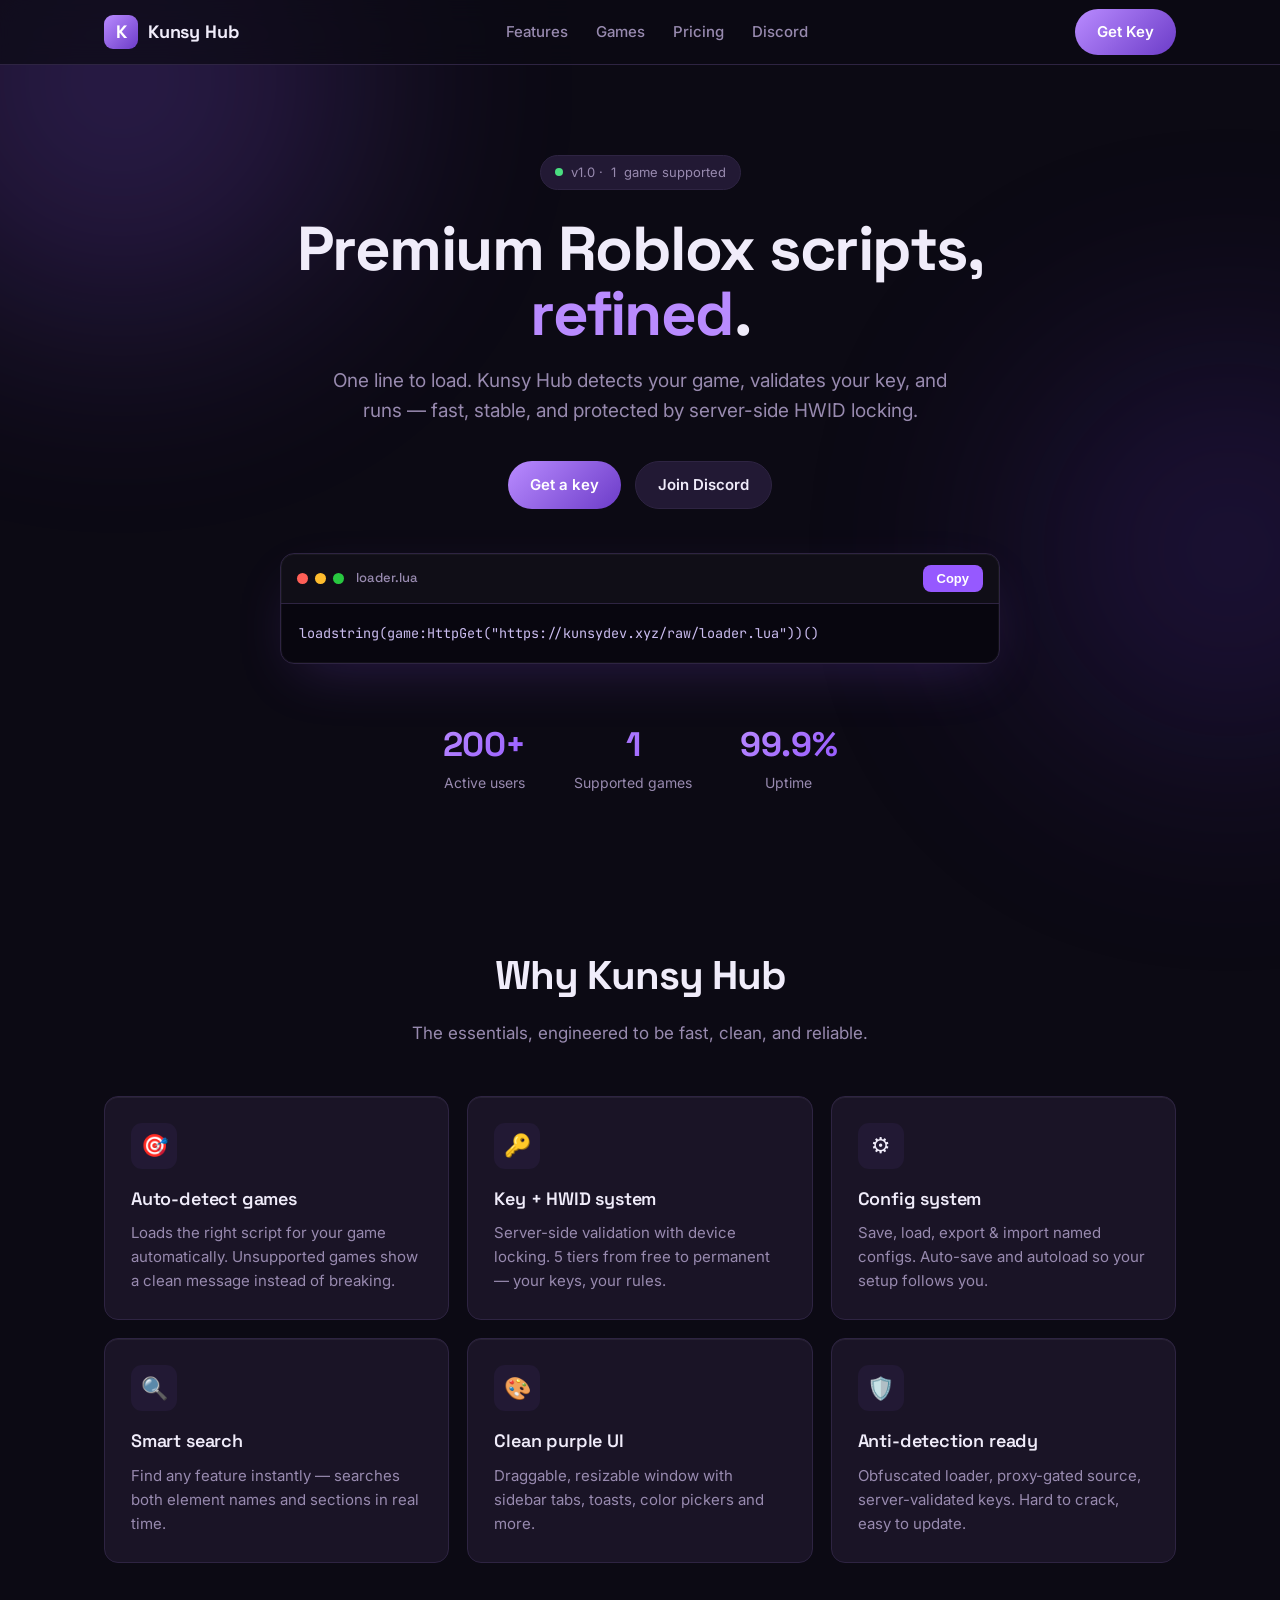
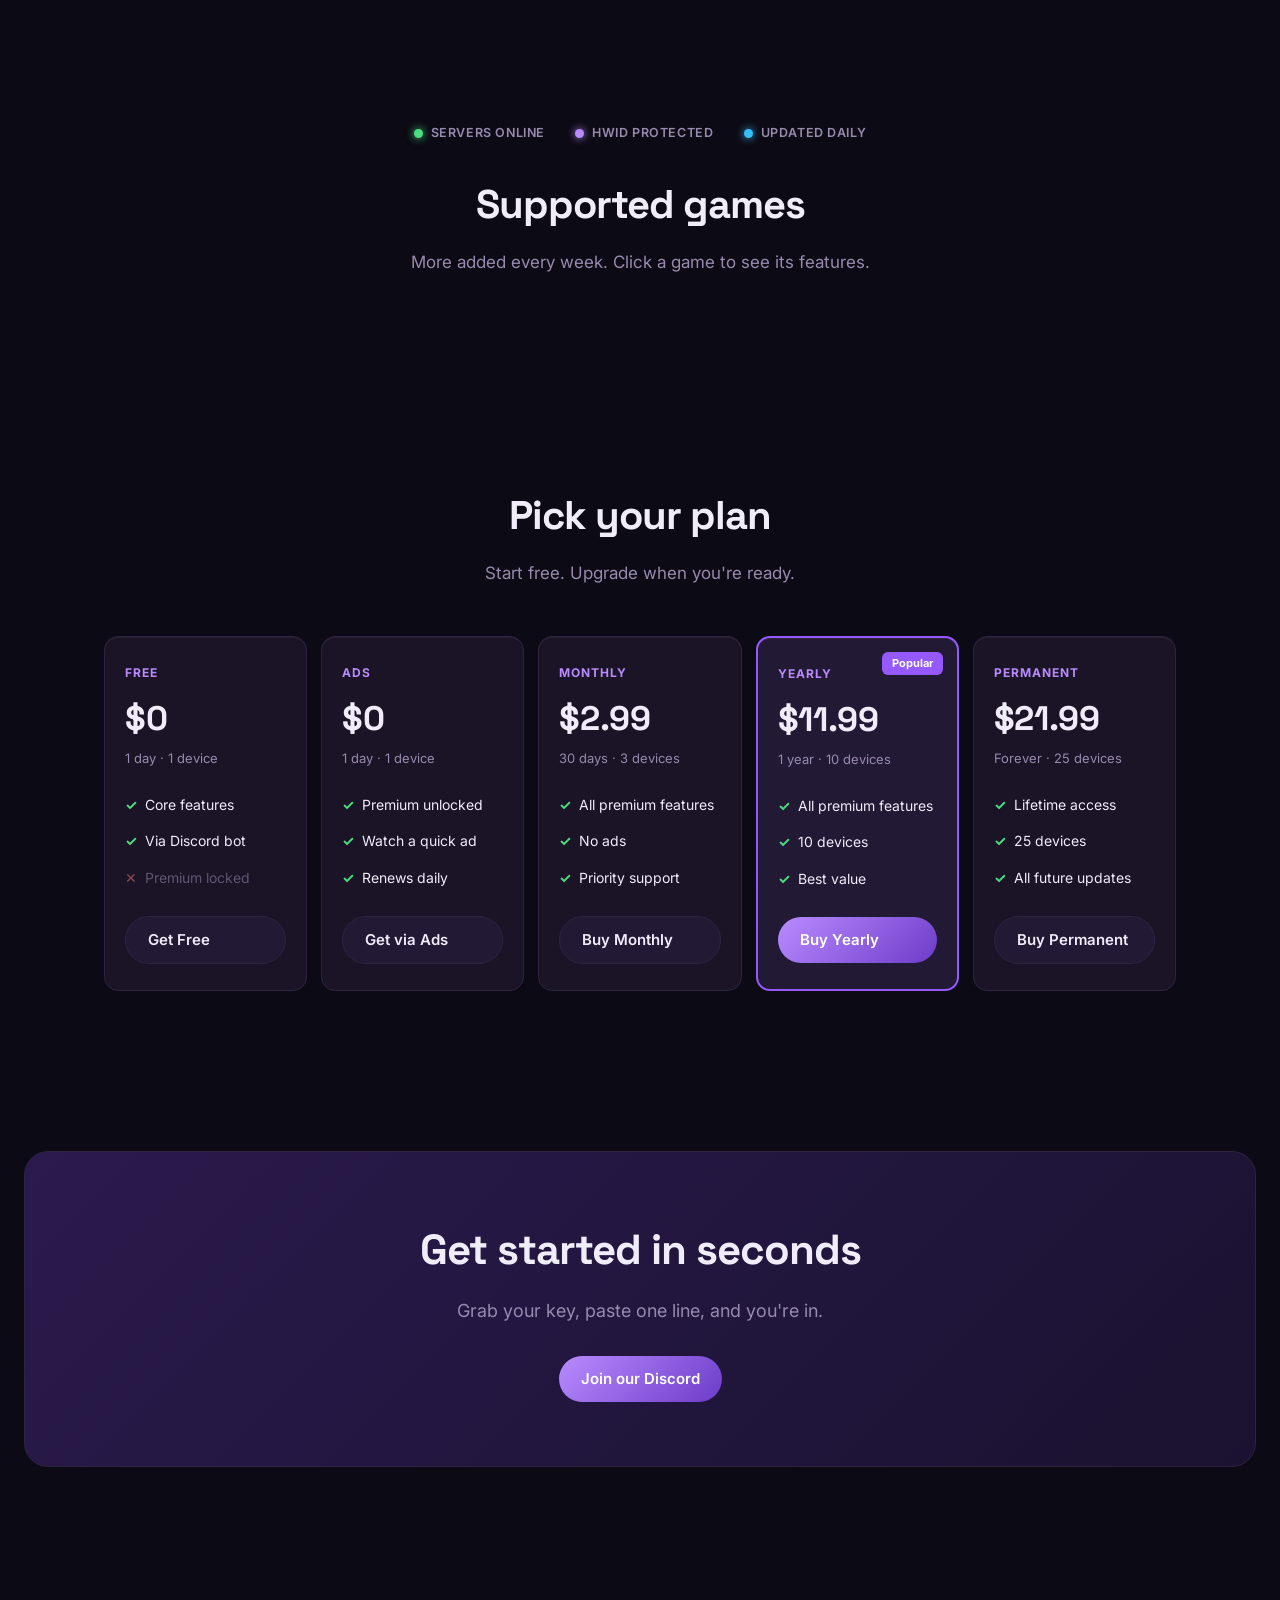
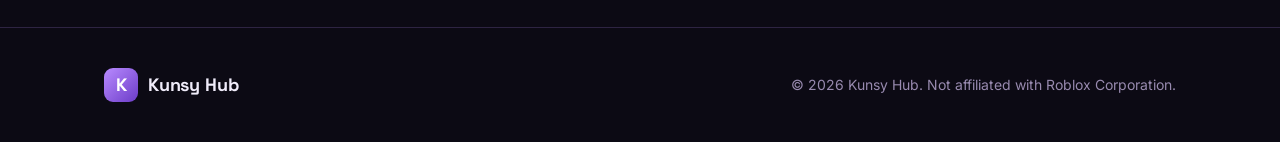
==== commit 8583ea37: "Clean loadstring URL (drop api subdomain) + apply Stitch design system - worker: add kunsydev.xyz/ra" ====
--- a/site/index.html
+++ b/site/index.html
@@ -6,19 +6,22 @@
 <title>Kunsy Hub — Premium Roblox Scripts</title>
 <meta name="description" content="Kunsy Hub — premium Roblox script hub. Auto-detect games, key system, HWID protection. One line to load.">
 <link rel="preconnect" href="https://fonts.googleapis.com">
-<link href="https://fonts.googleapis.com/css2?family=Inter:wght@400;500;600;700;800&display=swap" rel="stylesheet">
+<link href="https://fonts.googleapis.com/css2?family=Inter:wght@400;500;600;700;800&family=Space+Grotesk:wght@500;600;700&family=JetBrains+Mono:wght@400;500&display=swap" rel="stylesheet">
 <style>
 :root{
   --bg:#0c0a14; --bg2:#120e1e; --card:#1a1426; --card2:#221934;
   --line:#2e2442; --accent:#9659ff; --accent2:#b98bff; --accentd:#6c3cc8;
   --text:#f0ecfa; --sub:#988aaf; --radius:14px;
+  --head:'Space Grotesk','Inter',system-ui,sans-serif;
 }
 *{margin:0;padding:0;box-sizing:border-box}
 html{scroll-behavior:smooth}
 body{font-family:'Inter',system-ui,sans-serif;background:var(--bg);color:var(--text);line-height:1.6;overflow-x:hidden}
+h1,h2,h3,.brand,.stat .n,.price .amt,.hero h1{font-family:var(--head);letter-spacing:-.01em}
 a{color:inherit;text-decoration:none}
 .wrap{max-width:1120px;margin:0 auto;padding:0 24px}
 .accent{color:var(--accent2)}
+@keyframes ping{0%{box-shadow:0 0 0 0 rgba(74,222,128,.5)}70%{box-shadow:0 0 0 7px rgba(74,222,128,0)}100%{box-shadow:0 0 0 0 rgba(74,222,128,0)}}
 
 /* glow bg */
 .glow{position:fixed;border-radius:50%;filter:blur(120px);opacity:.22;z-index:0;pointer-events:none}
@@ -33,7 +36,7 @@
 .navlinks{display:flex;gap:28px;align-items:center}
 .navlinks a{color:var(--sub);font-weight:500;font-size:15px;transition:.2s}
 .navlinks a:hover{color:var(--text)}
-.btn{display:inline-flex;align-items:center;gap:8px;padding:10px 18px;border-radius:10px;font-weight:600;font-size:15px;cursor:pointer;border:none;transition:.2s}
+.btn{display:inline-flex;align-items:center;gap:8px;padding:11px 22px;border-radius:999px;font-weight:600;font-size:15px;cursor:pointer;border:none;transition:.2s}
 .btn-primary{background:linear-gradient(135deg,var(--accent2),var(--accentd));color:#fff}
 .btn-primary:hover{transform:translateY(-1px);box-shadow:0 8px 24px rgba(150,89,255,.35)}
 .btn-ghost{background:var(--card2);color:var(--text);border:1px solid var(--line)}
@@ -43,16 +46,20 @@
 section{position:relative;z-index:1}
 .hero{padding:90px 0 70px;text-align:center}
 .pill{display:inline-flex;align-items:center;gap:8px;padding:6px 14px;border-radius:999px;background:var(--card2);border:1px solid var(--line);font-size:13px;color:var(--sub);margin-bottom:26px}
-.pill .dot{width:8px;height:8px;border-radius:50%;background:#4ade80;box-shadow:0 0 8px #4ade80}
+.pill .dot{width:8px;height:8px;border-radius:50%;background:#4ade80;animation:ping 2s ease-out infinite}
 .hero h1{font-size:62px;line-height:1.05;font-weight:800;letter-spacing:-1.5px;margin-bottom:20px}
 .hero p.lead{font-size:19px;color:var(--sub);max-width:620px;margin:0 auto 34px}
 .hero-cta{display:flex;gap:14px;justify-content:center;flex-wrap:wrap;margin-bottom:44px}
 
 /* loadstring box */
-.loadbox{max-width:720px;margin:0 auto;background:#0a0812;border:1px solid var(--line);border-radius:var(--radius);overflow:hidden;text-align:left}
-.loadbox .top{display:flex;align-items:center;justify-content:space-between;padding:10px 14px;background:var(--card);border-bottom:1px solid var(--line)}
-.loadbox .top span{font-size:13px;color:var(--sub);font-weight:500}
-.loadbox code{display:block;padding:18px;font-family:'SF Mono',Consolas,monospace;font-size:13.5px;color:#cbbdf0;white-space:pre-wrap;word-break:break-all}
+.loadbox{max-width:720px;margin:0 auto;background:#08060f;border:1px solid var(--line);border-radius:var(--radius);overflow:hidden;text-align:left;box-shadow:0 0 0 1px rgba(255,255,255,.04) inset,0 20px 60px -20px rgba(150,89,255,.25)}
+.loadbox .top{display:flex;align-items:center;gap:12px;padding:11px 16px;background:rgba(255,255,255,.03);border-bottom:1px solid var(--line)}
+.loadbox .dots{display:flex;gap:7px}
+.loadbox .dots i{width:11px;height:11px;border-radius:50%;display:inline-block}
+.loadbox .dots i:nth-child(1){background:#ff5f57}.loadbox .dots i:nth-child(2){background:#febc2e}.loadbox .dots i:nth-child(3){background:#28c840}
+.loadbox .top span{font-size:13px;color:var(--sub);font-weight:500;font-family:var(--head)}
+.loadbox .top .copybtn{margin-left:auto}
+.loadbox code{display:block;padding:18px;font-family:'JetBrains Mono','SF Mono',Consolas,monospace;font-size:13.5px;color:#cbbdf0;white-space:pre-wrap;word-break:break-all;line-height:1.7}
 .copybtn{background:var(--accent);color:#fff;border:none;padding:6px 14px;border-radius:8px;font-size:13px;font-weight:600;cursor:pointer;transition:.2s}
 .copybtn:hover{background:var(--accent2)}
 .copybtn.copied{background:#4ade80}
@@ -73,8 +80,8 @@
 .grid{display:grid;gap:18px}
 .g3{grid-template-columns:repeat(3,1fr)}
 .g4{grid-template-columns:repeat(4,1fr)}
-.feat{background:var(--card);border:1px solid var(--line);border-radius:var(--radius);padding:26px;transition:.2s}
-.feat:hover{border-color:var(--accent);transform:translateY(-3px)}
+.feat{background:var(--card);border:1px solid var(--line);border-radius:var(--radius);padding:26px;transition:.2s;box-shadow:inset 0 1px 0 rgba(255,255,255,.06)}
+.feat:hover{border-color:var(--accent);transform:translateY(-3px);box-shadow:inset 0 1px 0 rgba(255,255,255,.06),0 16px 40px -18px rgba(150,89,255,.4)}
 .feat .ico{width:46px;height:46px;border-radius:11px;background:var(--card2);display:flex;align-items:center;justify-content:center;font-size:22px;margin-bottom:16px}
 .feat h3{font-size:18px;font-weight:600;margin-bottom:8px}
 .feat p{color:var(--sub);font-size:15px}
@@ -118,7 +125,7 @@
 
 /* pricing */
 .prices{display:grid;grid-template-columns:repeat(5,1fr);gap:14px;align-items:stretch}
-.price{background:var(--card);border:1px solid var(--line);border-radius:var(--radius);padding:26px 20px;display:flex;flex-direction:column;transition:.2s}
+.price{background:var(--card);border:1px solid var(--line);border-radius:var(--radius);padding:26px 20px;display:flex;flex-direction:column;transition:.2s;box-shadow:inset 0 1px 0 rgba(255,255,255,.06)}
 .price:hover{transform:translateY(-4px);border-color:var(--accent)}
 .price.feat-card{border:2px solid var(--accent);background:var(--card2)}
 .price .tag{font-size:12px;font-weight:700;text-transform:uppercase;letter-spacing:1px;color:var(--accent2);margin-bottom:10px}
@@ -176,8 +183,8 @@
     <a class="btn btn-ghost" href="#" id="discordHero">Join Discord</a>
   </div>
   <div class="loadbox">
-    <div class="top"><span>Load Kunsy Hub</span><button class="copybtn" id="copyBtn">Copy</button></div>
-    <code id="loadstr">loadstring(game:HttpGet("https://api.kunsydev.xyz/raw/loader.lua"))()</code>
+    <div class="top"><span class="dots"><i></i><i></i><i></i></span><span>loader.lua</span><button class="copybtn" id="copyBtn">Copy</button></div>
+    <code id="loadstr">loadstring(game:HttpGet("https://kunsydev.xyz/raw/loader.lua"))()</code>
   </div>
   <div class="stats">
     <div class="stat"><div class="n" id="stUsers">200+</div><div class="l">Active users</div></div>
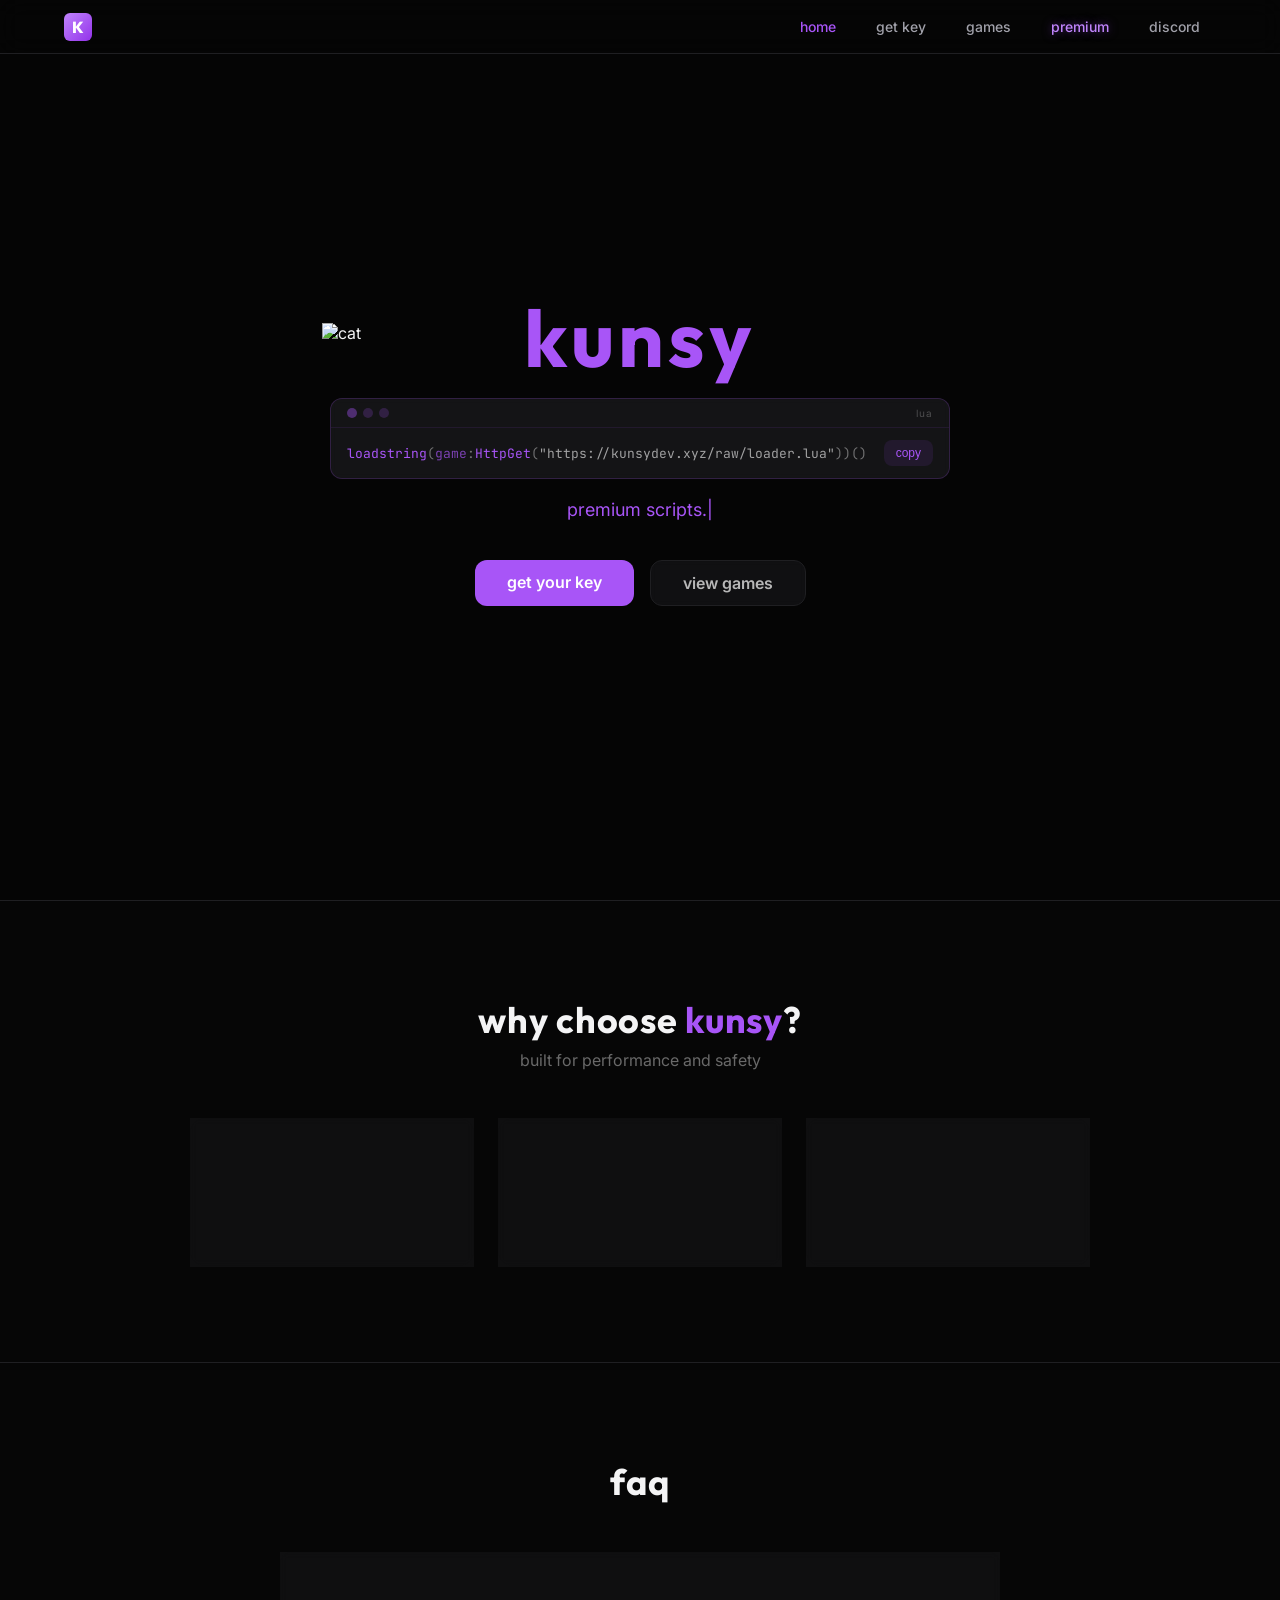
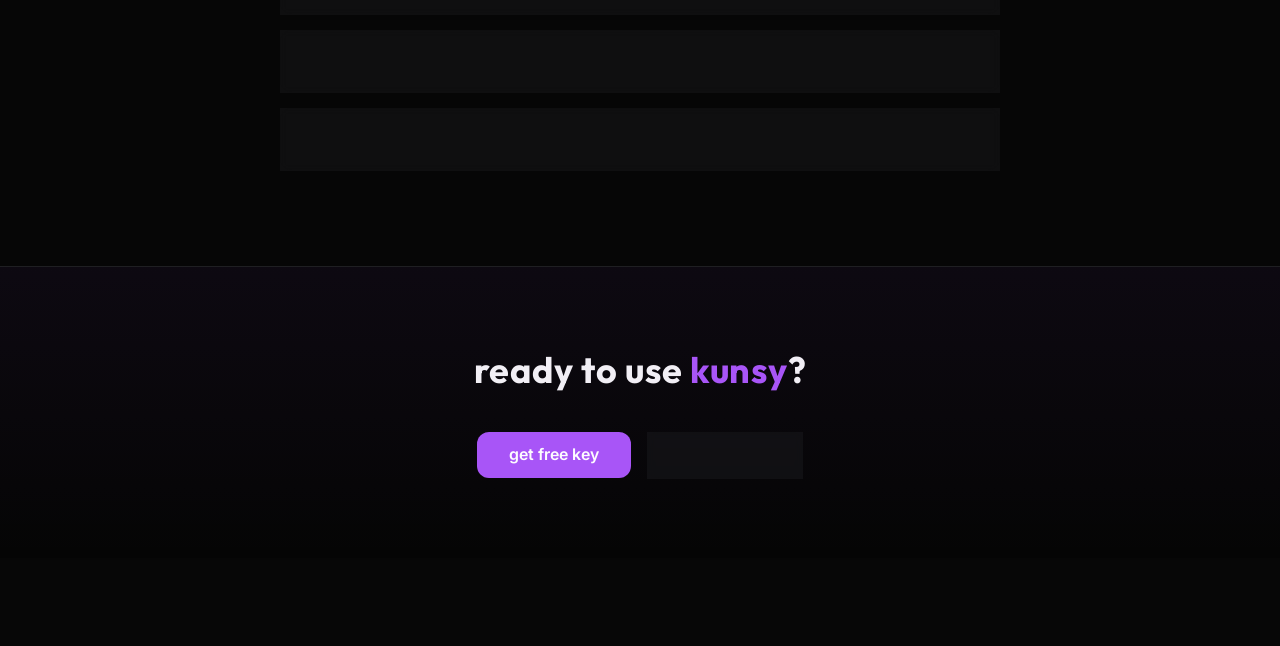
==== commit 09233ead: "Add premium UI upgrades and logo" ====
--- a/site/index.html
+++ b/site/index.html
@@ -1,368 +1,142 @@
 <!DOCTYPE html>
-<html lang="en">
+<html lang="en" class="h-full">
 <head>
-<meta charset="UTF-8">
-<meta name="viewport" content="width=device-width, initial-scale=1.0">
-<title>Kunsy Hub — Premium Roblox Scripts</title>
-<meta name="description" content="Kunsy Hub — premium Roblox script hub. Auto-detect games, key system, HWID protection. One line to load.">
-<link rel="preconnect" href="https://fonts.googleapis.com">
-<link href="https://fonts.googleapis.com/css2?family=Inter:wght@400;500;600;700;800&family=Space+Grotesk:wght@500;600;700&family=JetBrains+Mono:wght@400;500&display=swap" rel="stylesheet">
-<style>
-:root{
-  --bg:#0c0a14; --bg2:#120e1e; --card:#1a1426; --card2:#221934;
-  --line:#2e2442; --accent:#9659ff; --accent2:#b98bff; --accentd:#6c3cc8;
-  --text:#f0ecfa; --sub:#988aaf; --radius:14px;
-  --head:'Space Grotesk','Inter',system-ui,sans-serif;
-}
-*{margin:0;padding:0;box-sizing:border-box}
-html{scroll-behavior:smooth}
-body{font-family:'Inter',system-ui,sans-serif;background:var(--bg);color:var(--text);line-height:1.6;overflow-x:hidden}
-h1,h2,h3,.brand,.stat .n,.price .amt,.hero h1{font-family:var(--head);letter-spacing:-.01em}
-a{color:inherit;text-decoration:none}
-.wrap{max-width:1120px;margin:0 auto;padding:0 24px}
-.accent{color:var(--accent2)}
-@keyframes ping{0%{box-shadow:0 0 0 0 rgba(74,222,128,.5)}70%{box-shadow:0 0 0 7px rgba(74,222,128,0)}100%{box-shadow:0 0 0 0 rgba(74,222,128,0)}}
-
-/* glow bg */
-.glow{position:fixed;border-radius:50%;filter:blur(120px);opacity:.22;z-index:0;pointer-events:none}
-.glow.a{width:480px;height:480px;background:var(--accent);top:-160px;left:-120px}
-.glow.b{width:420px;height:420px;background:#5a2db8;top:340px;right:-160px}
-
-/* nav */
-nav{position:sticky;top:0;z-index:50;backdrop-filter:blur(12px);background:rgba(12,10,20,.72);border-bottom:1px solid var(--line)}
-nav .wrap{display:flex;align-items:center;justify-content:space-between;height:64px}
-.brand{display:flex;align-items:center;gap:10px;font-weight:800;font-size:18px}
-.brand .logo{width:34px;height:34px;border-radius:9px;background:linear-gradient(135deg,var(--accent2),var(--accentd));display:flex;align-items:center;justify-content:center;font-weight:800;color:#fff}
-.navlinks{display:flex;gap:28px;align-items:center}
-.navlinks a{color:var(--sub);font-weight:500;font-size:15px;transition:.2s}
-.navlinks a:hover{color:var(--text)}
-.btn{display:inline-flex;align-items:center;gap:8px;padding:11px 22px;border-radius:999px;font-weight:600;font-size:15px;cursor:pointer;border:none;transition:.2s}
-.btn-primary{background:linear-gradient(135deg,var(--accent2),var(--accentd));color:#fff}
-.btn-primary:hover{transform:translateY(-1px);box-shadow:0 8px 24px rgba(150,89,255,.35)}
-.btn-ghost{background:var(--card2);color:var(--text);border:1px solid var(--line)}
-.btn-ghost:hover{background:var(--card);border-color:var(--accent)}
-
-/* hero */
-section{position:relative;z-index:1}
-.hero{padding:90px 0 70px;text-align:center}
-.pill{display:inline-flex;align-items:center;gap:8px;padding:6px 14px;border-radius:999px;background:var(--card2);border:1px solid var(--line);font-size:13px;color:var(--sub);margin-bottom:26px}
-.pill .dot{width:8px;height:8px;border-radius:50%;background:#4ade80;animation:ping 2s ease-out infinite}
-.hero h1{font-size:62px;line-height:1.05;font-weight:800;letter-spacing:-1.5px;margin-bottom:20px}
-.hero p.lead{font-size:19px;color:var(--sub);max-width:620px;margin:0 auto 34px}
-.hero-cta{display:flex;gap:14px;justify-content:center;flex-wrap:wrap;margin-bottom:44px}
-
-/* loadstring box */
-.loadbox{max-width:720px;margin:0 auto;background:#08060f;border:1px solid var(--line);border-radius:var(--radius);overflow:hidden;text-align:left;box-shadow:0 0 0 1px rgba(255,255,255,.04) inset,0 20px 60px -20px rgba(150,89,255,.25)}
-.loadbox .top{display:flex;align-items:center;gap:12px;padding:11px 16px;background:rgba(255,255,255,.03);border-bottom:1px solid var(--line)}
-.loadbox .dots{display:flex;gap:7px}
-.loadbox .dots i{width:11px;height:11px;border-radius:50%;display:inline-block}
-.loadbox .dots i:nth-child(1){background:#ff5f57}.loadbox .dots i:nth-child(2){background:#febc2e}.loadbox .dots i:nth-child(3){background:#28c840}
-.loadbox .top span{font-size:13px;color:var(--sub);font-weight:500;font-family:var(--head)}
-.loadbox .top .copybtn{margin-left:auto}
-.loadbox code{display:block;padding:18px;font-family:'JetBrains Mono','SF Mono',Consolas,monospace;font-size:13.5px;color:#cbbdf0;white-space:pre-wrap;word-break:break-all;line-height:1.7}
-.copybtn{background:var(--accent);color:#fff;border:none;padding:6px 14px;border-radius:8px;font-size:13px;font-weight:600;cursor:pointer;transition:.2s}
-.copybtn:hover{background:var(--accent2)}
-.copybtn.copied{background:#4ade80}
-
-/* stats */
-.stats{display:flex;gap:48px;justify-content:center;flex-wrap:wrap;margin-top:54px}
-.stat{text-align:center}
-.stat .n{font-size:34px;font-weight:800;background:linear-gradient(135deg,var(--accent2),var(--accent));-webkit-background-clip:text;-webkit-text-fill-color:transparent}
-.stat .l{font-size:14px;color:var(--sub)}
-
-/* section heads */
-.shead{text-align:center;margin-bottom:48px}
-.shead h2{font-size:40px;font-weight:800;letter-spacing:-1px;margin-bottom:12px}
-.shead p{color:var(--sub);font-size:17px}
-.block{padding:80px 0}
-
-/* feature grid */
-.grid{display:grid;gap:18px}
-.g3{grid-template-columns:repeat(3,1fr)}
-.g4{grid-template-columns:repeat(4,1fr)}
-.feat{background:var(--card);border:1px solid var(--line);border-radius:var(--radius);padding:26px;transition:.2s;box-shadow:inset 0 1px 0 rgba(255,255,255,.06)}
-.feat:hover{border-color:var(--accent);transform:translateY(-3px);box-shadow:inset 0 1px 0 rgba(255,255,255,.06),0 16px 40px -18px rgba(150,89,255,.4)}
-.feat .ico{width:46px;height:46px;border-radius:11px;background:var(--card2);display:flex;align-items:center;justify-content:center;font-size:22px;margin-bottom:16px}
-.feat h3{font-size:18px;font-weight:600;margin-bottom:8px}
-.feat p{color:var(--sub);font-size:15px}
-
-/* status strip */
-.statusbar{display:flex;gap:30px;justify-content:center;flex-wrap:wrap;margin-bottom:30px;font-size:12.5px;font-weight:600;letter-spacing:.6px;color:var(--sub)}
-.statusbar span{display:inline-flex;align-items:center;gap:8px;text-transform:uppercase}
-.statusbar .d{display:inline-block;width:9px;height:9px;border-radius:50%}
-.statusbar .on{background:#4ade80;box-shadow:0 0 8px #4ade80}
-.statusbar .pr{background:var(--accent2);box-shadow:0 0 8px var(--accent2)}
-.statusbar .up{background:#38bdf8;box-shadow:0 0 8px #38bdf8}
-
-/* games */
-.gamecard{position:relative;background:var(--card);border:1px solid var(--line);border-radius:var(--radius);overflow:hidden;cursor:pointer;transition:.2s;display:flex;flex-direction:column}
-.gamecard:hover{border-color:var(--accent);transform:translateY(-3px)}
-.gamecard .gthumb{position:relative;aspect-ratio:16/10;background:linear-gradient(135deg,var(--accentd),var(--card2));background-size:cover;background-position:center;display:flex;align-items:center;justify-content:center}
-.gamecard .gthumb .gini{font-size:32px;font-weight:800;color:rgba(255,255,255,.85);letter-spacing:1px}
-.gamecard .gthumb .seehint{position:absolute;inset:0;background:rgba(10,8,18,.78);display:flex;align-items:center;justify-content:center;gap:6px;font-weight:600;font-size:14px;color:var(--text);opacity:0;transition:.2s}
-.gamecard:hover .gthumb .seehint{opacity:1}
-.gamecard .gbody{padding:13px 15px;display:flex;align-items:center;justify-content:space-between;gap:10px}
-.gamecard .gbody h3{font-size:15.5px;font-weight:600}
-.gamecard .sup{font-size:11px;font-weight:700;color:#4ade80;background:rgba(74,222,128,.12);border:1px solid rgba(74,222,128,.3);padding:3px 9px;border-radius:6px;white-space:nowrap}
-.gamecard .sup.soon{color:#f0b429;background:rgba(240,180,41,.12);border-color:rgba(240,180,41,.3)}
-
-/* game modal */
-.gmodal{position:fixed;inset:0;z-index:100;background:rgba(6,5,12,.78);backdrop-filter:blur(6px);display:none;align-items:center;justify-content:center;padding:24px}
-.gmodal.open{display:flex}
-.gmbox{background:var(--card);border:1px solid var(--line);border-radius:18px;max-width:460px;width:100%;overflow:hidden;animation:pop .2s ease}
-@keyframes pop{from{transform:scale(.96);opacity:0}to{transform:scale(1);opacity:1}}
-.gmhead{position:relative;aspect-ratio:16/9;background:linear-gradient(135deg,var(--accentd),var(--card2));background-size:cover;background-position:center;display:flex;align-items:center;justify-content:center}
-.gmhead .gmini{font-size:46px;font-weight:800;color:rgba(255,255,255,.85);letter-spacing:1px}
-.gmhead .gmclose{position:absolute;top:12px;right:12px;width:32px;height:32px;border-radius:8px;background:rgba(0,0,0,.5);border:none;color:#fff;font-size:16px;cursor:pointer;display:flex;align-items:center;justify-content:center}
-.gmcontent{padding:22px 24px 26px}
-.gmcontent h3{font-size:22px;font-weight:700;margin-bottom:4px}
-.gmcontent .gmsub{font-size:13px;font-weight:600;margin-bottom:18px}
-.gmcontent h4{font-size:12px;text-transform:uppercase;letter-spacing:1px;color:var(--sub);margin-bottom:12px}
-.featlist{list-style:none;display:grid;grid-template-columns:1fr 1fr;gap:10px}
-.featlist li{font-size:14px;display:flex;gap:8px;align-items:flex-start}
-.featlist li .ck{color:var(--accent2);font-weight:700}
-.gmsoon{font-size:14px;color:var(--sub);line-height:1.6;margin-bottom:18px}
-
-/* pricing */
-.prices{display:grid;grid-template-columns:repeat(5,1fr);gap:14px;align-items:stretch}
-.price{background:var(--card);border:1px solid var(--line);border-radius:var(--radius);padding:26px 20px;display:flex;flex-direction:column;transition:.2s;box-shadow:inset 0 1px 0 rgba(255,255,255,.06)}
-.price:hover{transform:translateY(-4px);border-color:var(--accent)}
-.price.feat-card{border:2px solid var(--accent);background:var(--card2)}
-.price .tag{font-size:12px;font-weight:700;text-transform:uppercase;letter-spacing:1px;color:var(--accent2);margin-bottom:10px}
-.price .amt{font-size:34px;font-weight:800;margin-bottom:2px}
-.price .amt small{font-size:14px;color:var(--sub);font-weight:500}
-.price .dur{font-size:13px;color:var(--sub);margin-bottom:18px}
-.price ul{list-style:none;flex:1;margin-bottom:20px}
-.price li{font-size:14px;color:var(--text);padding:7px 0;display:flex;gap:8px;align-items:flex-start}
-.price li.off{color:var(--sub);opacity:.55}
-.price li .ck{color:#4ade80;font-weight:700}
-.price li .xx{color:#f0726f}
-.ribbon{position:absolute;top:14px;right:14px;background:var(--accent);color:#fff;font-size:11px;font-weight:700;padding:3px 10px;border-radius:6px}
-
-/* cta */
-.bigcta{margin:0 24px;background:linear-gradient(135deg,#2a1a4d,#1a1230);border:1px solid var(--line);border-radius:24px;padding:64px 24px;text-align:center}
-.bigcta h2{font-size:42px;font-weight:800;letter-spacing:-1px;margin-bottom:14px}
-.bigcta p{color:var(--sub);font-size:18px;margin-bottom:30px}
-
-footer{border-top:1px solid var(--line);padding:40px 0;margin-top:80px}
-footer .wrap{display:flex;justify-content:space-between;align-items:center;flex-wrap:wrap;gap:16px}
-footer .sub{color:var(--sub);font-size:14px}
-
-@media(max-width:900px){
-  .g3,.g4{grid-template-columns:repeat(2,1fr)}
-  .prices{grid-template-columns:repeat(2,1fr)}
-  .hero h1{font-size:42px}
-  .navlinks{display:none}
-}
-@media(max-width:560px){
-  .g3,.g4,.prices{grid-template-columns:1fr}
-  .hero h1{font-size:36px}
-}
-</style>
+    <meta charSet="utf-8" />
+    <meta name="viewport" content="width=device-width, initial-scale=1" />
+    <title>Kunsy Hub</title>
+    <link rel="preconnect" href="https://fonts.googleapis.com">
+    <link href="https://fonts.googleapis.com/css2?family=Inter:wght@400;500;600&family=Outfit:wght@600;700;800&family=JetBrains+Mono:wght@400;500&display=swap" rel="stylesheet">
+    <link rel="stylesheet" href="style.css">
 </head>
 <body>
-<div class="glow a"></div><div class="glow b"></div>
+    <nav class="navbar">
+        <div class="nav-container">
+            <a class="nav-brand group" href="index.html">
+                <span class="logo-icon">K</span>
+            </a>
+            <div class="nav-links">
+                <a href="index.html" class="active">home</a>
+                <a href="pricing.html">get key</a>
+                <a href="games.html">games</a>
+                <a href="pricing.html" class="premium-glow">premium</a>
+                <a href="#" class="discord-link">discord</a>
+            </div>
+            <button class="menu-btn">☰</button>
+        </div>
+    </nav>
 
-<nav><div class="wrap">
-  <a href="#" class="brand"><span class="logo">K</span> Kunsy Hub</a>
-  <div class="navlinks">
-    <a href="#features">Features</a>
-    <a href="#games">Games</a>
-    <a href="#pricing">Pricing</a>
-    <a href="#" id="discordTop">Discord</a>
-  </div>
-  <a class="btn btn-primary" href="#pricing">Get Key</a>
-</div></nav>
+    <section class="hero-section">
+        <div class="hero-content">
+            <h1 class="hero-title"><span class="text-accent">kunsy</span></h1>
+            
+            <div class="code-box-wrapper">
+                <img src="https://aged-haze-1b3d.marvnesterking.workers.dev/cat_jump.gif" alt="cat" class="cat-gif">
+                <div class="code-box">
+                    <div class="code-header">
+                        <div class="dots"><i></i><i></i><i></i></div>
+                        <span class="lang">lua</span>
+                    </div>
+                    <div class="code-body">
+                        <code><span class="c-func">loadstring</span><span class="c-punc">(</span><span class="c-obj">game</span><span class="c-punc">:</span><span class="c-func">HttpGet</span><span class="c-punc">(</span><span class="c-str">"https://kunsydev.xyz/raw/loader.lua"</span><span class="c-punc">))()</span></code>
+                        <button class="copy-btn" id="copyBtn">copy</button>
+                    </div>
+                </div>
+            </div>
+            
+            <p class="hero-typing"><span class="text-accent font-semibold">premium scripts.</span><span class="cursor">|</span></p>
+            
+            <div class="hero-buttons">
+                <a class="btn-primary" href="pricing.html">get your key</a>
+                <a class="btn-outline" href="games.html">view games</a>
+            </div>
+        </div>
+    </section>
 
-<section class="hero"><div class="wrap">
-  <div class="pill"><span class="dot"></span> v1.0 · <span id="gameCount">1</span> game supported</div>
-  <h1>Premium Roblox scripts,<br><span class="accent">refined</span>.</h1>
-  <p class="lead">One line to load. Kunsy Hub detects your game, validates your key, and runs — fast, stable, and protected by server-side HWID locking.</p>
-  <div class="hero-cta">
-    <a class="btn btn-primary" href="#pricing">Get a key</a>
-    <a class="btn btn-ghost" href="#" id="discordHero">Join Discord</a>
-  </div>
-  <div class="loadbox">
-    <div class="top"><span class="dots"><i></i><i></i><i></i></span><span>loader.lua</span><button class="copybtn" id="copyBtn">Copy</button></div>
-    <code id="loadstr">loadstring(game:HttpGet("https://kunsydev.xyz/raw/loader.lua"))()</code>
-  </div>
-  <div class="stats">
-    <div class="stat"><div class="n" id="stUsers">200+</div><div class="l">Active users</div></div>
-    <div class="stat"><div class="n" id="stGames">1</div><div class="l">Supported games</div></div>
-    <div class="stat"><div class="n">99.9%</div><div class="l">Uptime</div></div>
-  </div>
-</div></section>
+    <section class="features-section">
+        <div class="container">
+            <div class="section-header">
+                <h2>why choose <span class="text-accent">kunsy</span>?</h2>
+                <p>built for performance and safety</p>
+            </div>
+            <div class="features-grid">
+                <div class="feature-card">
+                    <h3>undetected</h3>
+                    <p>scripts are frequently updated to stay undetected and safe to use.</p>
+                </div>
+                <div class="feature-card">
+                    <h3>best features</h3>
+                    <p>packed with powerful features like auto farming every aspect of the game and more.</p>
+                </div>
+                <div class="feature-card">
+                    <h3>optimized code</h3>
+                    <p>clean, lightweight scripts that run smoothly without slowing down your game.</p>
+                </div>
+            </div>
+        </div>
+    </section>
 
-<section class="block" id="features"><div class="wrap">
-  <div class="shead"><h2>Why Kunsy Hub</h2><p>The essentials, engineered to be fast, clean, and reliable.</p></div>
-  <div class="grid g3">
-    <div class="feat"><div class="ico">🎯</div><h3>Auto-detect games</h3><p>Loads the right script for your game automatically. Unsupported games show a clean message instead of breaking.</p></div>
-    <div class="feat"><div class="ico">🔑</div><h3>Key + HWID system</h3><p>Server-side validation with device locking. 5 tiers from free to permanent — your keys, your rules.</p></div>
-    <div class="feat"><div class="ico">⚙️</div><h3>Config system</h3><p>Save, load, export & import named configs. Auto-save and autoload so your setup follows you.</p></div>
-    <div class="feat"><div class="ico">🔍</div><h3>Smart search</h3><p>Find any feature instantly — searches both element names and sections in real time.</p></div>
-    <div class="feat"><div class="ico">🎨</div><h3>Clean purple UI</h3><p>Draggable, resizable window with sidebar tabs, toasts, color pickers and more.</p></div>
-    <div class="feat"><div class="ico">🛡️</div><h3>Anti-detection ready</h3><p>Obfuscated loader, proxy-gated source, server-validated keys. Hard to crack, easy to update.</p></div>
-  </div>
-</div></section>
+    <section class="faq-section">
+        <div class="container-small">
+            <div class="section-header">
+                <h2>faq</h2>
+            </div>
+            <div class="faq-list">
+                <div class="faq-item">
+                    <button class="faq-btn">
+                        <h3>do the scripts work on mobile?</h3>
+                        <svg class="icon" fill="none" viewBox="0 0 24 24" stroke="currentColor" stroke-width="2"><path stroke-linecap="round" stroke-linejoin="round" d="M19 9l-7 7-7-7"></path></svg>
+                    </button>
+                    <div class="faq-content">
+                        <p>yes! most of our scripts are compatible with popular Android executors.</p>
+                    </div>
+                </div>
+                <div class="faq-item">
+                    <button class="faq-btn">
+                        <h3>will I get banned for using these scripts?</h3>
+                        <svg class="icon" fill="none" viewBox="0 0 24 24" stroke="currentColor" stroke-width="2"><path stroke-linecap="round" stroke-linejoin="round" d="M19 9l-7 7-7-7"></path></svg>
+                    </button>
+                    <div class="faq-content">
+                        <p>we build every script with safety in mind to minimize detection. while no script is 100% risk-free, we do our best to keep things safe.</p>
+                    </div>
+                </div>
+                <div class="faq-item">
+                    <button class="faq-btn">
+                        <h3>what payment methods are accepted?</h3>
+                        <svg class="icon" fill="none" viewBox="0 0 24 24" stroke="currentColor" stroke-width="2"><path stroke-linecap="round" stroke-linejoin="round" d="M19 9l-7 7-7-7"></path></svg>
+                    </button>
+                    <div class="faq-content">
+                        <p>we accept most major payment methods for premium plan.</p>
+                    </div>
+                </div>
+            </div>
+        </div>
+    </section>
 
-<section class="block" id="games"><div class="wrap">
-  <div class="statusbar">
-    <span><i class="d on"></i> Servers online</span>
-    <span><i class="d pr"></i> HWID protected</span>
-    <span><i class="d up"></i> Updated daily</span>
-  </div>
-  <div class="shead"><h2>Supported games</h2><p>More added every week. Click a game to see its features.</p></div>
-  <div class="grid g4" id="gamesGrid"></div>
-</div></section>
+    <section class="cta-section">
+        <div class="cta-bg"></div>
+        <div class="container-small text-center relative z-10">
+            <h2>ready to use <span class="text-accent">kunsy</span>?</h2>
+            <div class="hero-buttons justify-center mt-8">
+                <a class="btn-primary" href="pricing.html">get free key</a>
+                <a class="btn-outline discord-link" href="#">join discord</a>
+            </div>
+        </div>
+    </section>
 
-<section class="block" id="pricing"><div class="wrap">
-  <div class="shead"><h2>Pick your plan</h2><p>Start free. Upgrade when you're ready.</p></div>
-  <div class="prices">
-    <div class="price"><div class="tag">Free</div><div class="amt">$0</div><div class="dur">1 day · 1 device</div>
-      <ul>
-        <li><span class="ck">✓</span> Core features</li>
-        <li><span class="ck">✓</span> Via Discord bot</li>
-        <li class="off"><span class="xx">✕</span> Premium locked</li>
-      </ul>
-      <a class="btn btn-ghost" href="#" data-discord>Get Free</a>
-    </div>
-    <div class="price"><div class="tag">Ads</div><div class="amt">$0</div><div class="dur">1 day · 1 device</div>
-      <ul>
-        <li><span class="ck">✓</span> Premium unlocked</li>
-        <li><span class="ck">✓</span> Watch a quick ad</li>
-        <li><span class="ck">✓</span> Renews daily</li>
-      </ul>
-      <a class="btn btn-ghost" href="#" id="adsBtn">Get via Ads</a>
-    </div>
-    <div class="price"><div class="tag">Monthly</div><div class="amt">$2.99</div><div class="dur">30 days · 3 devices</div>
-      <ul>
-        <li><span class="ck">✓</span> All premium features</li>
-        <li><span class="ck">✓</span> No ads</li>
-        <li><span class="ck">✓</span> Priority support</li>
-      </ul>
-      <a class="btn btn-ghost" href="#" data-buy="monthly">Buy Monthly</a>
-    </div>
-    <div class="price feat-card" style="position:relative"><div class="ribbon">Popular</div><div class="tag">Yearly</div><div class="amt">$11.99</div><div class="dur">1 year · 10 devices</div>
-      <ul>
-        <li><span class="ck">✓</span> All premium features</li>
-        <li><span class="ck">✓</span> 10 devices</li>
-        <li><span class="ck">✓</span> Best value</li>
-      </ul>
-      <a class="btn btn-primary" href="#" data-buy="yearly">Buy Yearly</a>
-    </div>
-    <div class="price"><div class="tag">Permanent</div><div class="amt">$21.99</div><div class="dur">Forever · 25 devices</div>
-      <ul>
-        <li><span class="ck">✓</span> Lifetime access</li>
-        <li><span class="ck">✓</span> 25 devices</li>
-        <li><span class="ck">✓</span> All future updates</li>
-      </ul>
-      <a class="btn btn-ghost" href="#" data-buy="permanent">Buy Permanent</a>
-    </div>
-  </div>
-</div></section>
+    <footer>
+        <div class="container footer-flex">
+            <a class="footer-brand" href="/">
+                <span class="logo-icon-small">K</span>
+                <span class="text-accent">kunsy</span>
+            </a>
+            <div class="footer-sub">we luv kunsy!</div>
+            <div class="footer-links">
+                <a href="#" class="discord-link">discord</a>
+                <a href="pricing.html" class="premium-glow">premium</a>
+            </div>
+        </div>
+    </footer>
 
-<section class="block"><div class="bigcta">
-  <h2>Get started in seconds</h2>
-  <p>Grab your key, paste one line, and you're in.</p>
-  <a class="btn btn-primary" href="#" id="discordBottom">Join our Discord</a>
-</div></section>
-
-<footer><div class="wrap">
-  <a href="#" class="brand"><span class="logo">K</span> Kunsy Hub</a>
-  <div class="sub">© 2026 Kunsy Hub. Not affiliated with Roblox Corporation.</div>
-</div></footer>
-
-<div class="gmodal" id="gmodal">
-  <div class="gmbox">
-    <div class="gmhead"><span class="gmini"></span><button class="gmclose" aria-label="Close">✕</button></div>
-    <div class="gmcontent">
-      <h3 id="gmName">Game</h3>
-      <div class="gmsub" id="gmSub">● Supported</div>
-      <div id="gmBody"></div>
-    </div>
-  </div>
-</div>
-
-<script>
-const DISCORD = "https://discord.gg/pxWVmpjV";
-document.querySelectorAll('#discordTop,#discordHero,#discordBottom,[data-discord]').forEach(function(a){
-  a.addEventListener('click',function(e){e.preventDefault();window.open(DISCORD,'_blank');});
-});
-const copyBtn=document.getElementById('copyBtn'),loadstr=document.getElementById('loadstr');
-copyBtn.addEventListener('click',function(){
-  navigator.clipboard.writeText(loadstr.textContent).then(function(){
-    copyBtn.textContent='Copied!';copyBtn.classList.add('copied');
-    setTimeout(function(){copyBtn.textContent='Copy';copyBtn.classList.remove('copied');},1600);
-  });
-});
-function prettyName(s){return s
-  .replace(/([a-z0-9])([A-Z])/g,'$1 $2')
-  .replace(/([A-Za-z])([0-9])/g,'$1 $2')
-  .replace(/([A-Z]+)([A-Z][a-z])/g,'$1 $2')
-  .trim();}
-function initials(s){return s.split(/\s+/).filter(Boolean).slice(0,3).map(function(w){return w[0];}).join('').toUpperCase();}
-
-const modal=document.getElementById('gmodal');
-function openGame(g){
-  const head=modal.querySelector('.gmhead');
-  head.style.backgroundImage=g.thumb?('url('+g.thumb+')'):'';
-  head.querySelector('.gmini').textContent=g.thumb?'':initials(g.name);
-  modal.querySelector('#gmName').textContent=g.name;
-  const sub=modal.querySelector('#gmSub');
-  sub.textContent=g.supported?'● Supported':'● Coming soon';
-  sub.style.color=g.supported?'#4ade80':'#f0b429';
-  const body=modal.querySelector('#gmBody');
-  if(g.supported){
-    var items=(g.features&&g.features.length?g.features:['Auto farm','ESP / visuals','Auto sell','Anti-AFK']);
-    body.innerHTML='<h4>Features</h4><ul class="featlist">'+items.map(function(f){return '<li><span class="ck">✓</span>'+f+'</li>';}).join('')+'</ul>';
-  }else{
-    body.innerHTML='<p class="gmsoon">This game is on our roadmap. Want it prioritized? Vote & request it in our Discord.</p><a class="btn btn-primary" id="gmDiscord" href="#">Request in Discord</a>';
-    body.querySelector('#gmDiscord').addEventListener('click',function(e){e.preventDefault();window.open(DISCORD,'_blank');});
-  }
-  modal.classList.add('open');
-}
-modal.addEventListener('click',function(e){if(e.target===modal||e.target.closest('.gmclose'))modal.classList.remove('open');});
-document.addEventListener('keydown',function(e){if(e.key==='Escape')modal.classList.remove('open');});
-
-function makeCard(g){
-  const card=document.createElement('div');
-  card.className='gamecard';
-  card.innerHTML=
-    '<div class="gthumb"'+(g.thumb?(' style="background-image:url('+g.thumb+')"'):'')+'>'+
-      (g.thumb?'':'<span class="gini">'+initials(g.name)+'</span>')+
-      '<div class="seehint">See features →</div>'+
-    '</div>'+
-    '<div class="gbody"><h3>'+g.name+'</h3><span class="sup'+(g.supported?'':' soon')+'">'+(g.supported?'Supported':'Soon')+'</span></div>';
-  card.addEventListener('click',function(){openGame(g);});
-  return card;
-}
-
-fetch('https://raw.githubusercontent.com/Kunsyy/hub-library/main/games.json?v='+Date.now())
-  .then(function(r){return r.json();})
-  .then(function(d){
-    const games=d.games||{},keys=Object.keys(games),grid=document.getElementById('gamesGrid');
-    grid.innerHTML='';
-    keys.forEach(function(name){
-      const info=games[name];
-      grid.appendChild(makeCard({
-        name:info.display||prettyName(name),
-        thumb:info.thumb||'',
-        features:info.features||[],
-        supported:info.supported!==false
-      }));
-    });
-    (d.comingSoon||[]).forEach(function(item){
-      const obj=(typeof item==='string')?{name:item}:item;
-      grid.appendChild(makeCard({name:obj.name,thumb:obj.thumb||'',features:[],supported:false}));
-    });
-    document.getElementById('gameCount').textContent=keys.length;
-    document.getElementById('stGames').textContent=keys.length;
-  }).catch(function(){});
-
-document.querySelectorAll('[data-buy]').forEach(function(b){
-  b.addEventListener('click',function(e){e.preventDefault();window.open(DISCORD,'_blank');});
-});
-document.getElementById('adsBtn').addEventListener('click',function(e){e.preventDefault();window.open(DISCORD,'_blank');});
-</script>
+    <script src="main.js"></script>
 </body>
 </html>
--- a/site/style.css
+++ b/site/style.css
@@ -0,0 +1,116 @@
+
+:root {
+  --background: #050505;
+  --surface: #0a0a0a;
+  --surface-hover: #111111;
+  --border: #1f1f22;
+  --border-hover: rgba(147, 85, 247, 0.4);
+  --accent: #a855f7;
+  --accent-dark: #9333ea;
+  --accent-light: #c084fc;
+  --text-main: #f4f4f5;
+  --text-muted: #a1a1aa;
+  
+  --font-heading: 'Outfit', sans-serif;
+  --font-mono: 'JetBrains Mono', monospace;
+}
+* { margin: 0; padding: 0; box-sizing: border-box; }
+html { scroll-behavior: smooth; background: var(--background); }
+body { font-family: 'Inter', sans-serif; color: var(--text-main); background: var(--background); overflow-x: hidden; }
+a { text-decoration: none; color: inherit; }
+
+/* Navbar */
+.navbar { position: fixed; top: 0; left: 0; right: 0; z-index: 50; border-bottom: 1px solid var(--border); background: rgba(5,5,5,0.8); backdrop-filter: blur(12px); -webkit-backdrop-filter: blur(12px); }
+.nav-container { max-width: 1200px; margin: 0 auto; padding: 12px 24px; display: flex; align-items: center; justify-content: space-between; }
+.logo-icon { width: 28px; height: 28px; border-radius: 6px; background: linear-gradient(135deg, var(--accent-light), var(--accent-dark)); color: #fff; display: flex; align-items: center; justify-content: center; font-weight: 800; font-family: var(--font-heading); font-size: 16px; transition: transform 0.3s; }
+.nav-brand:hover .logo-icon { transform: rotate(12deg); }
+.nav-links { display: flex; gap: 8px; align-items: center; }
+.nav-links a { padding: 6px 16px; font-size: 14px; font-weight: 500; color: var(--text-muted); transition: color 0.2s; text-transform: lowercase; }
+.nav-links a:hover { color: var(--accent); }
+.nav-links a.active { color: var(--accent); }
+.premium-glow { text-shadow: 0 0 10px rgba(168, 85, 247, 0.5); color: var(--accent-light) !important; }
+.menu-btn { display: none; background: none; border: none; color: var(--text-muted); font-size: 24px; cursor: pointer; }
+
+/* Typography & Utils */
+.text-accent { color: var(--accent); }
+h1, h2, h3 { font-family: var(--font-heading); font-weight: 700; letter-spacing: 0.02em; }
+.container { max-width: 1152px; margin: 0 auto; padding: 0 24px; }
+.container-small { max-width: 768px; margin: 0 auto; padding: 0 24px; }
+.text-center { text-align: center; }
+
+/* Hero */
+.hero-section { min-height: 100vh; display: flex; align-items: center; justify-content: center; position: relative; }
+.hero-content { text-align: center; width: 100%; max-width: 768px; padding: 0 24px; z-index: 10; }
+.hero-title { font-size: clamp(3rem, 8vw, 5rem); line-height: 1.1; margin-bottom: 16px; letter-spacing: 0.05em; text-transform: lowercase; }
+.code-box-wrapper { position: relative; max-width: 620px; margin: 16px auto; }
+.cat-gif { position: absolute; top: -75px; left: -8px; height: 75px; width: auto; z-index: 10; image-rendering: pixelated; pointer-events: none; }
+.code-box { background: rgba(24, 24, 27, 0.8); border: 1px solid rgba(168, 85, 247, 0.2); border-radius: 12px; backdrop-filter: blur(4px); overflow: hidden; text-align: left; }
+.code-header { display: flex; justify-content: space-between; align-items: center; padding: 8px 16px; border-bottom: 1px solid rgba(168, 85, 247, 0.1); }
+.code-header .dots { display: flex; gap: 6px; }
+.code-header .dots i { width: 10px; height: 10px; border-radius: 50%; background: rgba(168, 85, 247, 0.2); }
+.code-header .dots i:nth-child(1) { background: rgba(168, 85, 247, 0.4); }
+.code-header .lang { font-size: 10px; letter-spacing: 1px; color: rgba(255,255,255,0.25); text-transform: lowercase; }
+.code-body { padding: 12px 16px; display: flex; align-items: center; justify-content: space-between; gap: 12px; }
+.code-body code { font-family: var(--font-mono); font-size: 13px; color: var(--text-muted); white-space: nowrap; overflow: hidden; text-overflow: ellipsis; }
+.c-func { color: var(--accent); }
+.c-punc { color: rgba(255,255,255,0.4); }
+.c-obj { color: rgba(168, 85, 247, 0.7); }
+.c-str { color: rgba(255,255,255,0.6); }
+.copy-btn { background: rgba(168, 85, 247, 0.1); color: var(--accent); border: none; padding: 6px 12px; border-radius: 8px; font-size: 12px; font-weight: 500; cursor: pointer; transition: 0.3s; }
+.copy-btn:hover { background: rgba(168, 85, 247, 0.2); }
+
+.hero-typing { margin-top: 20px; font-size: 1.125rem; color: var(--text-muted); }
+.cursor { animation: blink 1s infinite; color: var(--accent); }
+@keyframes blink { 0%, 100% { opacity: 1; } 50% { opacity: 0; } }
+
+.hero-buttons { display: flex; gap: 16px; justify-content: center; margin-top: 40px; flex-wrap: wrap; }
+.btn-primary { background: var(--accent); color: #fff; padding: 12px 32px; border-radius: 12px; font-weight: 600; text-transform: lowercase; transition: background 0.3s; }
+.btn-primary:hover { background: var(--accent-dark); }
+.btn-outline { background: rgba(24, 24, 27, 0.6); border: 1px solid var(--border); color: rgba(255,255,255,0.7); padding: 12px 32px; border-radius: 12px; font-weight: 600; text-transform: lowercase; backdrop-filter: blur(4px); transition: 0.3s; }
+.btn-outline:hover { border-color: rgba(168, 85, 247, 0.5); color: var(--accent); }
+
+/* Features */
+.features-section { padding: 96px 0; background: rgba(10, 10, 10, 0.3); border-top: 1px solid var(--border); }
+.section-header { text-align: center; margin-bottom: 48px; }
+.section-header h2 { font-size: 2.25rem; text-transform: lowercase; }
+.section-header p { color: rgba(255,255,255,0.4); margin-top: 8px; text-transform: lowercase; }
+
+.features-grid { display: grid; grid-template-columns: repeat(auto-fit, minmax(280px, 1fr)); gap: 24px; max-width: 900px; margin: 0 auto; }
+.feature-card { background: rgba(24, 24, 27, 0.5); border: 1px solid var(--border); border-radius: 16px; padding: 24px; backdrop-filter: blur(4px); transition: 0.3s; cursor: pointer; }
+.feature-card:hover { border-color: rgba(168, 85, 247, 0.4); }
+.feature-card h3 { font-size: 1.125rem; margin-bottom: 8px; text-transform: lowercase; }
+.feature-card p { font-size: 0.875rem; color: rgba(255,255,255,0.45); line-height: 1.6; text-transform: lowercase; }
+
+/* FAQ */
+.faq-section { padding: 96px 0; background: rgba(10, 10, 10, 0.3); border-top: 1px solid var(--border); }
+.faq-list { display: flex; flex-direction: column; gap: 16px; margin-top: 48px; }
+.faq-item { background: rgba(24, 24, 27, 0.5); border: 1px solid var(--border); border-radius: 12px; backdrop-filter: blur(4px); transition: 0.3s; overflow: hidden; }
+.faq-item:hover { border-color: rgba(168, 85, 247, 0.4); }
+.faq-btn { width: 100%; background: none; border: none; padding: 20px 24px; display: flex; justify-content: space-between; align-items: center; color: var(--text-main); cursor: pointer; text-align: left; }
+.faq-btn h3 { font-size: 1rem; text-transform: lowercase; }
+.faq-btn .icon { width: 16px; height: 16px; color: var(--accent); transition: transform 0.3s; }
+.faq-item.active .icon { transform: rotate(180deg); }
+.faq-content { max-height: 0; overflow: hidden; transition: max-height 0.3s ease; }
+.faq-item.active .faq-content { max-height: 200px; }
+.faq-content p { padding: 0 24px 20px; font-size: 0.875rem; color: rgba(255,255,255,0.45); line-height: 1.6; text-transform: lowercase; }
+
+/* CTA */
+.cta-section { padding: 80px 0; border-top: 1px solid var(--border); position: relative; overflow: hidden; }
+.cta-bg { position: absolute; inset: 0; background: linear-gradient(to bottom, rgba(168, 85, 247, 0.05), transparent); pointer-events: none; }
+.cta-section h2 { font-size: 2.25rem; text-transform: lowercase; }
+
+/* Footer */
+footer { padding: 32px 0; border-top: 1px solid var(--border); background: rgba(10, 10, 10, 0.5); backdrop-filter: blur(4px); }
+.footer-flex { display: flex; justify-content: space-between; align-items: center; flex-wrap: wrap; gap: 16px; }
+.footer-brand { display: flex; align-items: center; gap: 8px; font-family: var(--font-heading); font-size: 1.125rem; }
+.logo-icon-small { width: 20px; height: 20px; background: linear-gradient(135deg, var(--accent-light), var(--accent-dark)); color: #fff; display: flex; align-items: center; justify-content: center; border-radius: 4px; font-size: 12px; font-weight: 800; }
+.footer-sub { font-size: 0.875rem; color: rgba(255,255,255,0.4); text-transform: lowercase; }
+.footer-links { display: flex; gap: 16px; font-size: 0.875rem; color: rgba(255,255,255,0.4); text-transform: lowercase; }
+.footer-links a:hover { color: var(--accent); }
+
+@media (max-width: 768px) {
+    .nav-links { display: none; }
+    .menu-btn { display: block; }
+    .hero-title { font-size: 3rem; }
+    .cat-gif { display: none; }
+}
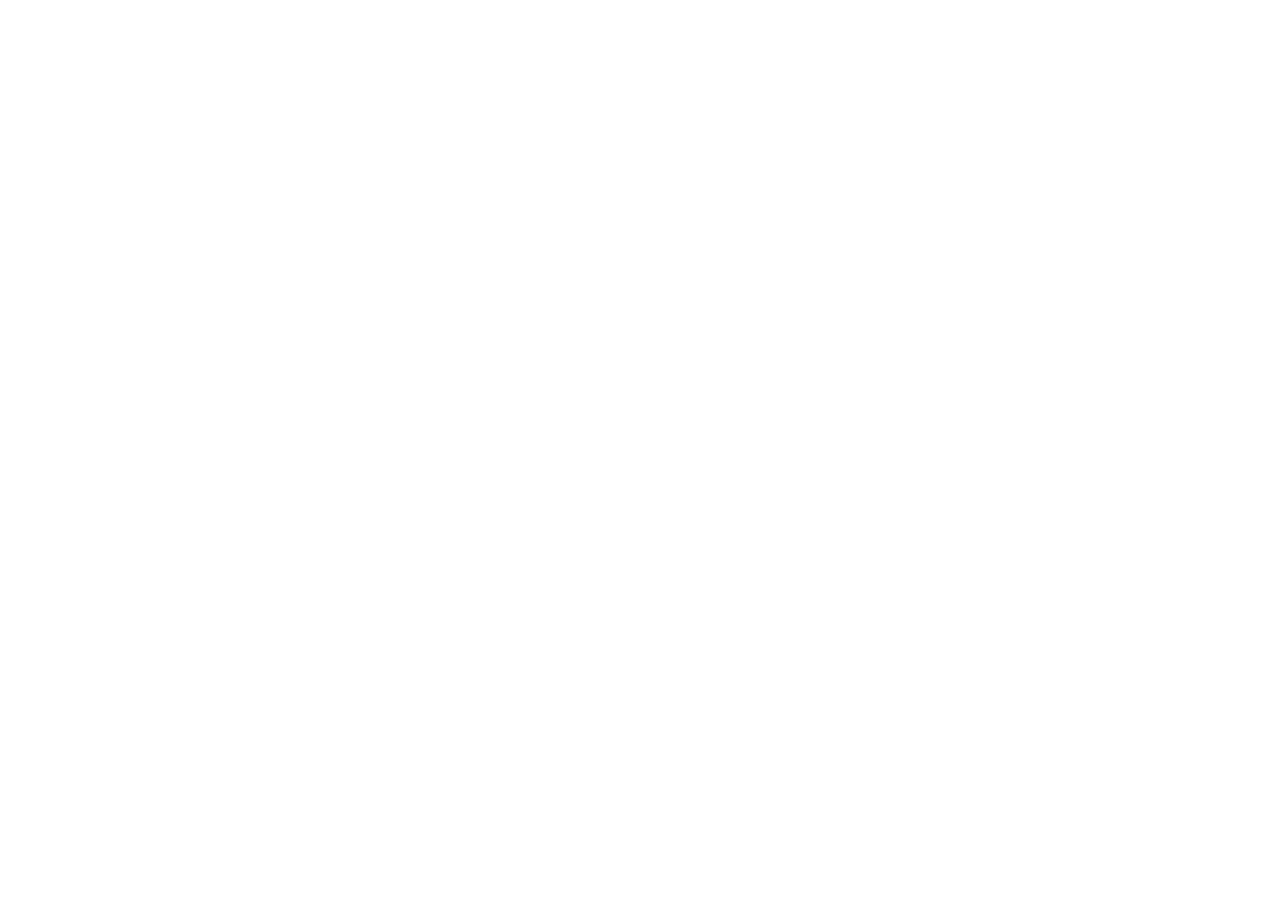
==== commit e8f3264c: "feat: Replace website with the new premium React version" ====
--- a/site/index.html
+++ b/site/index.html
@@ -1,142 +1,17 @@
-<!DOCTYPE html>
-<html lang="en" class="h-full">
-<head>
-    <meta charSet="utf-8" />
-    <meta name="viewport" content="width=device-width, initial-scale=1" />
-    <title>Kunsy Hub</title>
+<!doctype html>
+<html lang="en">
+  <head>
+    <meta charset="UTF-8" />
+    <link rel="icon" type="image/png" href="/logo.png" />
+    <meta name="viewport" content="width=device-width, initial-scale=1.0" />
+    <title>Kunsy</title>
     <link rel="preconnect" href="https://fonts.googleapis.com">
-    <link href="https://fonts.googleapis.com/css2?family=Inter:wght@400;500;600&family=Outfit:wght@600;700;800&family=JetBrains+Mono:wght@400;500&display=swap" rel="stylesheet">
-    <link rel="stylesheet" href="style.css">
-</head>
-<body>
-    <nav class="navbar">
-        <div class="nav-container">
-            <a class="nav-brand group" href="index.html">
-                <span class="logo-icon">K</span>
-            </a>
-            <div class="nav-links">
-                <a href="index.html" class="active">home</a>
-                <a href="pricing.html">get key</a>
-                <a href="games.html">games</a>
-                <a href="pricing.html" class="premium-glow">premium</a>
-                <a href="#" class="discord-link">discord</a>
-            </div>
-            <button class="menu-btn">☰</button>
-        </div>
-    </nav>
-
-    <section class="hero-section">
-        <div class="hero-content">
-            <h1 class="hero-title"><span class="text-accent">kunsy</span></h1>
-            
-            <div class="code-box-wrapper">
-                <img src="https://aged-haze-1b3d.marvnesterking.workers.dev/cat_jump.gif" alt="cat" class="cat-gif">
-                <div class="code-box">
-                    <div class="code-header">
-                        <div class="dots"><i></i><i></i><i></i></div>
-                        <span class="lang">lua</span>
-                    </div>
-                    <div class="code-body">
-                        <code><span class="c-func">loadstring</span><span class="c-punc">(</span><span class="c-obj">game</span><span class="c-punc">:</span><span class="c-func">HttpGet</span><span class="c-punc">(</span><span class="c-str">"https://kunsydev.xyz/raw/loader.lua"</span><span class="c-punc">))()</span></code>
-                        <button class="copy-btn" id="copyBtn">copy</button>
-                    </div>
-                </div>
-            </div>
-            
-            <p class="hero-typing"><span class="text-accent font-semibold">premium scripts.</span><span class="cursor">|</span></p>
-            
-            <div class="hero-buttons">
-                <a class="btn-primary" href="pricing.html">get your key</a>
-                <a class="btn-outline" href="games.html">view games</a>
-            </div>
-        </div>
-    </section>
-
-    <section class="features-section">
-        <div class="container">
-            <div class="section-header">
-                <h2>why choose <span class="text-accent">kunsy</span>?</h2>
-                <p>built for performance and safety</p>
-            </div>
-            <div class="features-grid">
-                <div class="feature-card">
-                    <h3>undetected</h3>
-                    <p>scripts are frequently updated to stay undetected and safe to use.</p>
-                </div>
-                <div class="feature-card">
-                    <h3>best features</h3>
-                    <p>packed with powerful features like auto farming every aspect of the game and more.</p>
-                </div>
-                <div class="feature-card">
-                    <h3>optimized code</h3>
-                    <p>clean, lightweight scripts that run smoothly without slowing down your game.</p>
-                </div>
-            </div>
-        </div>
-    </section>
-
-    <section class="faq-section">
-        <div class="container-small">
-            <div class="section-header">
-                <h2>faq</h2>
-            </div>
-            <div class="faq-list">
-                <div class="faq-item">
-                    <button class="faq-btn">
-                        <h3>do the scripts work on mobile?</h3>
-                        <svg class="icon" fill="none" viewBox="0 0 24 24" stroke="currentColor" stroke-width="2"><path stroke-linecap="round" stroke-linejoin="round" d="M19 9l-7 7-7-7"></path></svg>
-                    </button>
-                    <div class="faq-content">
-                        <p>yes! most of our scripts are compatible with popular Android executors.</p>
-                    </div>
-                </div>
-                <div class="faq-item">
-                    <button class="faq-btn">
-                        <h3>will I get banned for using these scripts?</h3>
-                        <svg class="icon" fill="none" viewBox="0 0 24 24" stroke="currentColor" stroke-width="2"><path stroke-linecap="round" stroke-linejoin="round" d="M19 9l-7 7-7-7"></path></svg>
-                    </button>
-                    <div class="faq-content">
-                        <p>we build every script with safety in mind to minimize detection. while no script is 100% risk-free, we do our best to keep things safe.</p>
-                    </div>
-                </div>
-                <div class="faq-item">
-                    <button class="faq-btn">
-                        <h3>what payment methods are accepted?</h3>
-                        <svg class="icon" fill="none" viewBox="0 0 24 24" stroke="currentColor" stroke-width="2"><path stroke-linecap="round" stroke-linejoin="round" d="M19 9l-7 7-7-7"></path></svg>
-                    </button>
-                    <div class="faq-content">
-                        <p>we accept most major payment methods for premium plan.</p>
-                    </div>
-                </div>
-            </div>
-        </div>
-    </section>
-
-    <section class="cta-section">
-        <div class="cta-bg"></div>
-        <div class="container-small text-center relative z-10">
-            <h2>ready to use <span class="text-accent">kunsy</span>?</h2>
-            <div class="hero-buttons justify-center mt-8">
-                <a class="btn-primary" href="pricing.html">get free key</a>
-                <a class="btn-outline discord-link" href="#">join discord</a>
-            </div>
-        </div>
-    </section>
-
-    <footer>
-        <div class="container footer-flex">
-            <a class="footer-brand" href="/">
-                <span class="logo-icon-small">K</span>
-                <span class="text-accent">kunsy</span>
-            </a>
-            <div class="footer-sub">we luv kunsy!</div>
-            <div class="footer-links">
-                <a href="#" class="discord-link">discord</a>
-                <a href="pricing.html" class="premium-glow">premium</a>
-            </div>
-        </div>
-    </footer>
-
-    <script src="main.js"></script>
-</body>
+    <link rel="preconnect" href="https://fonts.gstatic.com" crossorigin>
+    <link href="https://fonts.googleapis.com/css2?family=Inter:wght@400;500;600;700&family=Outfit:wght@600;700;800&family=JetBrains+Mono:wght@400;500&display=swap" rel="stylesheet">
+    <script type="module" crossorigin src="/assets/index-DJfhE84W.js"></script>
+    <link rel="stylesheet" crossorigin href="/assets/index-DxdO7yfj.css">
+  </head>
+  <body>
+    <div id="root"></div>
+  </body>
 </html>
